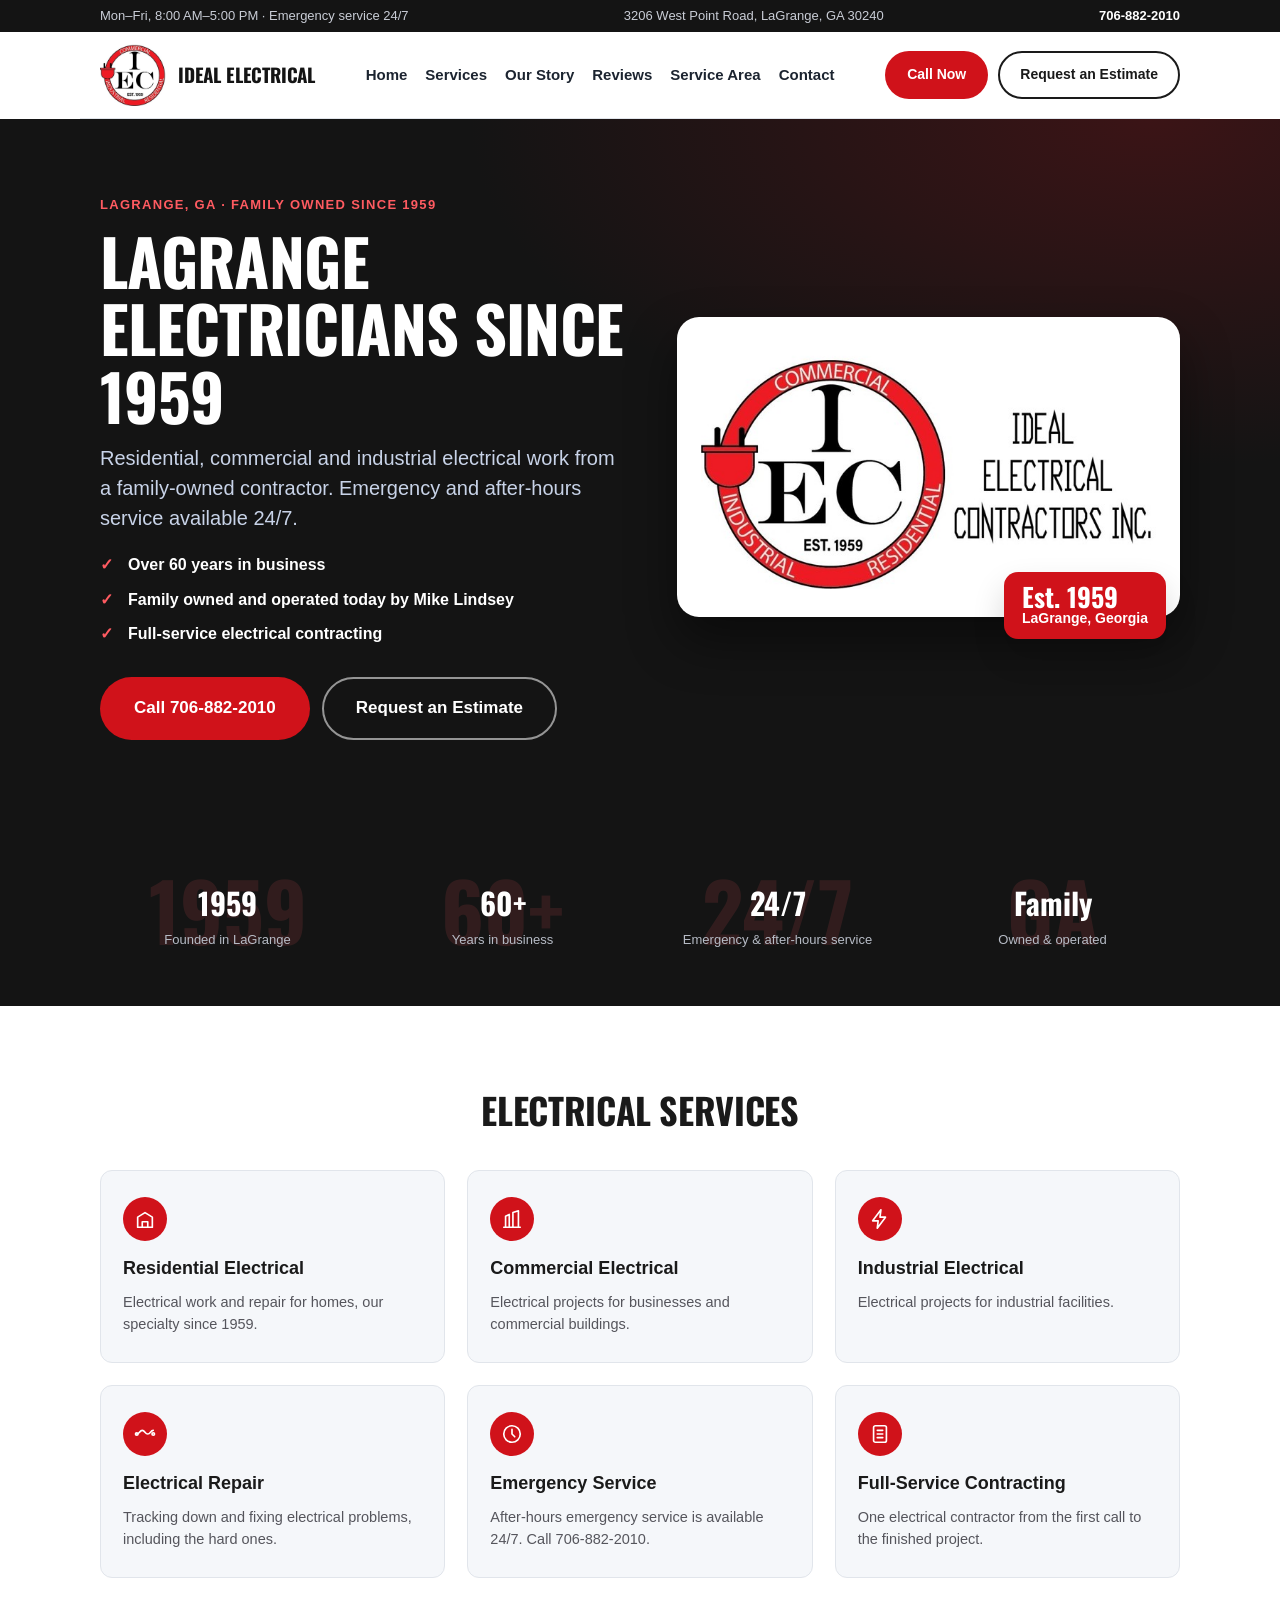
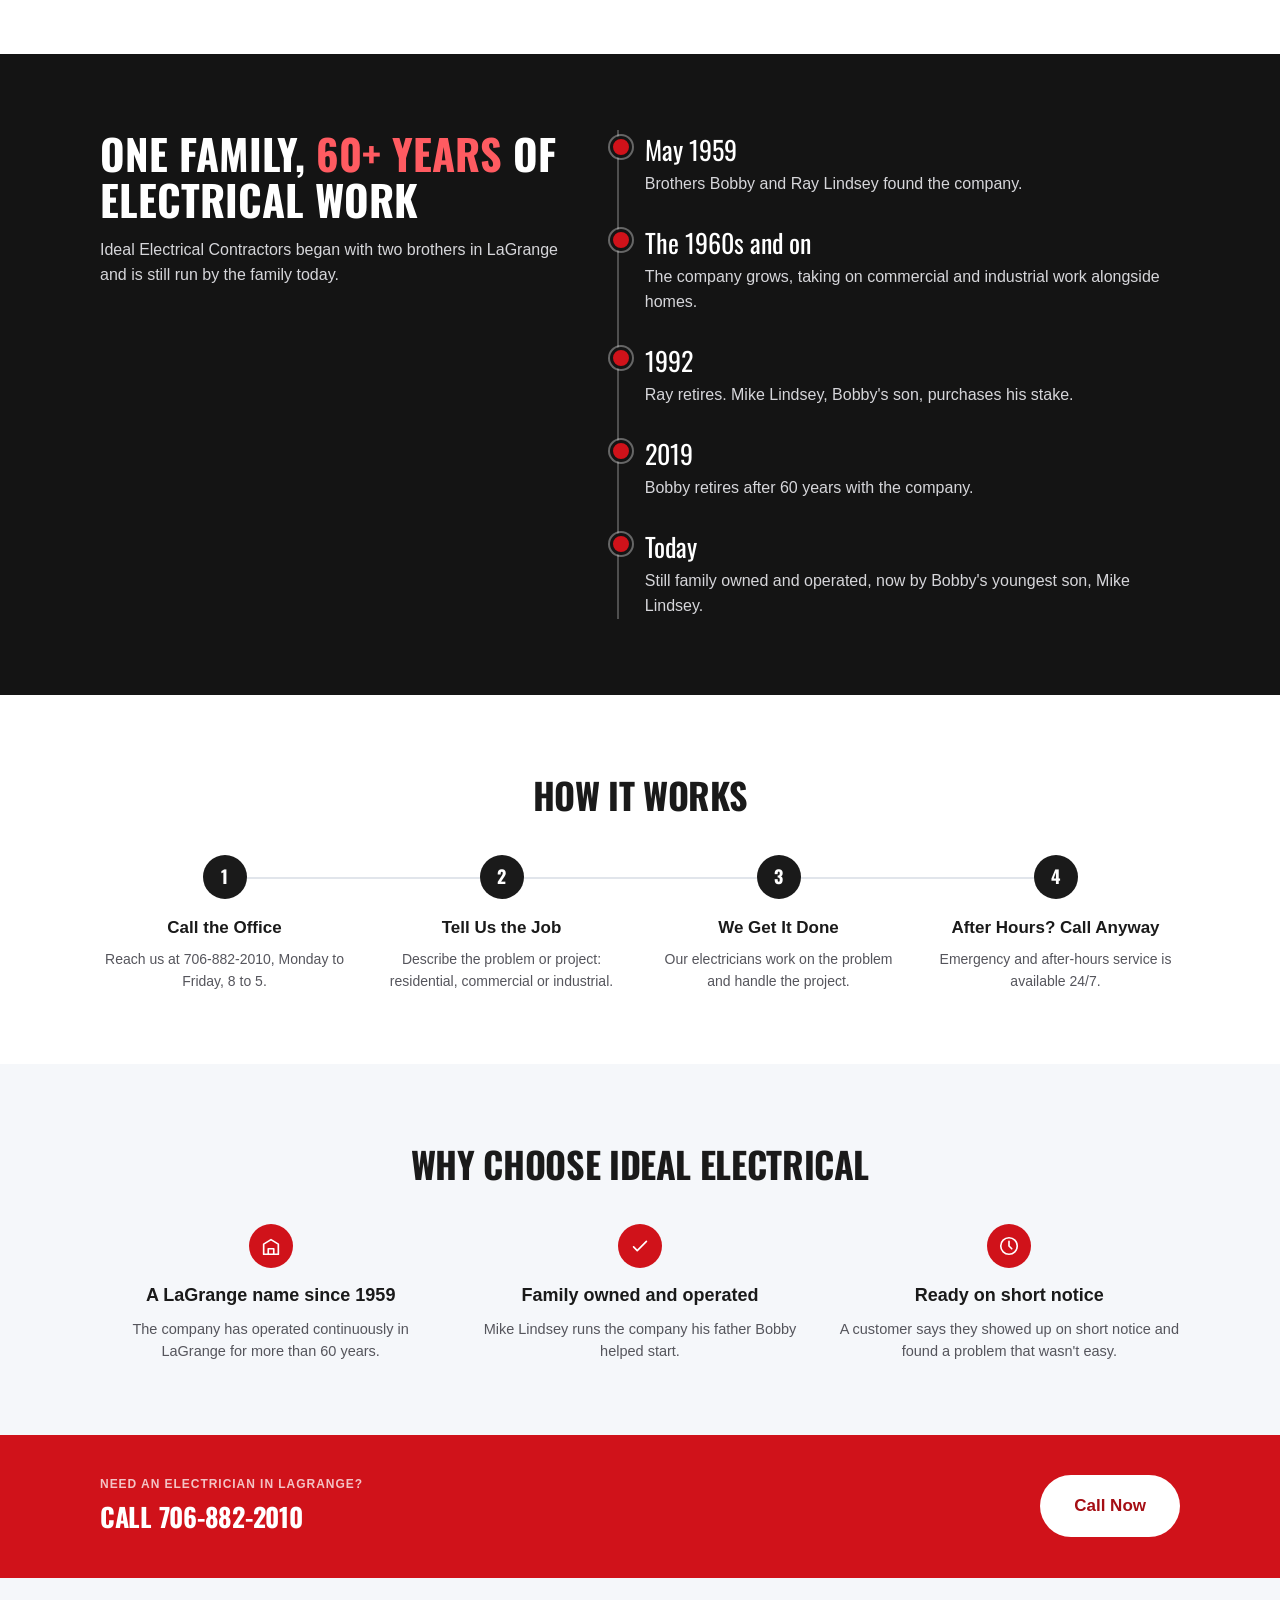
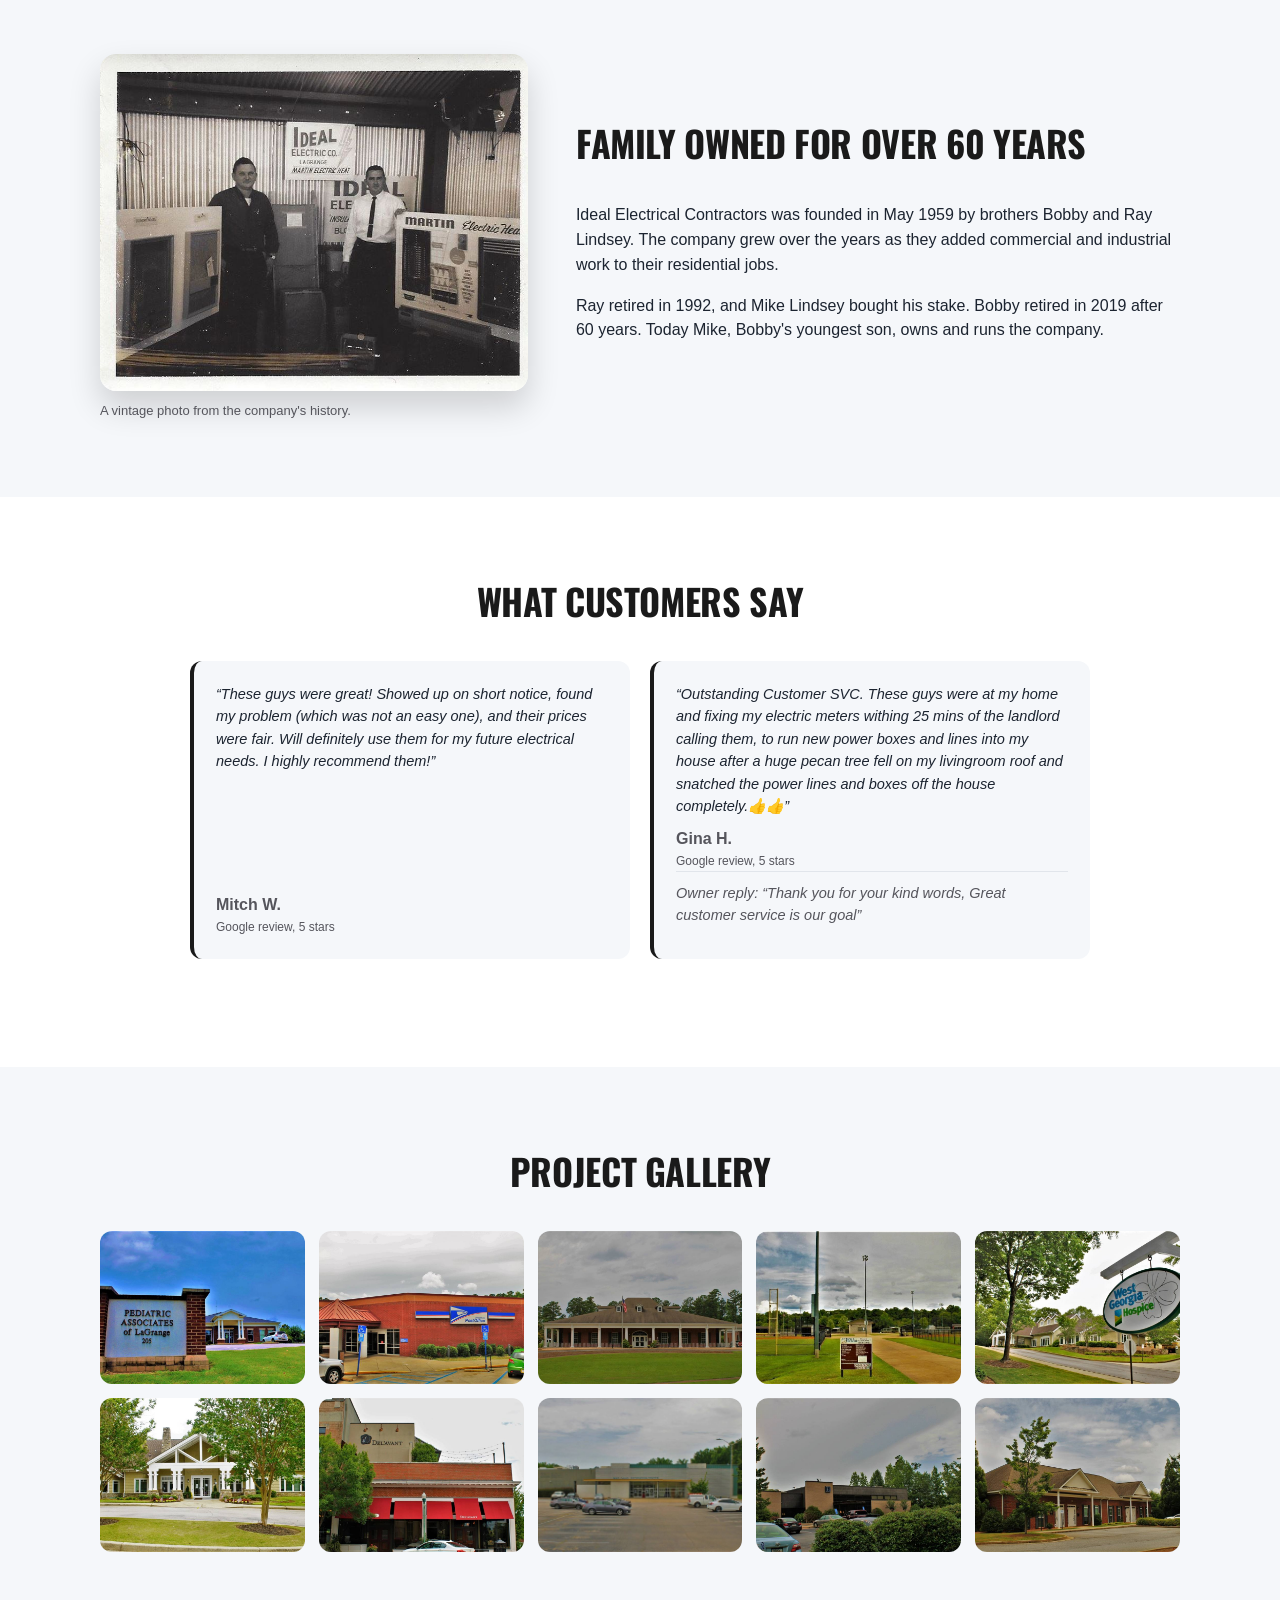
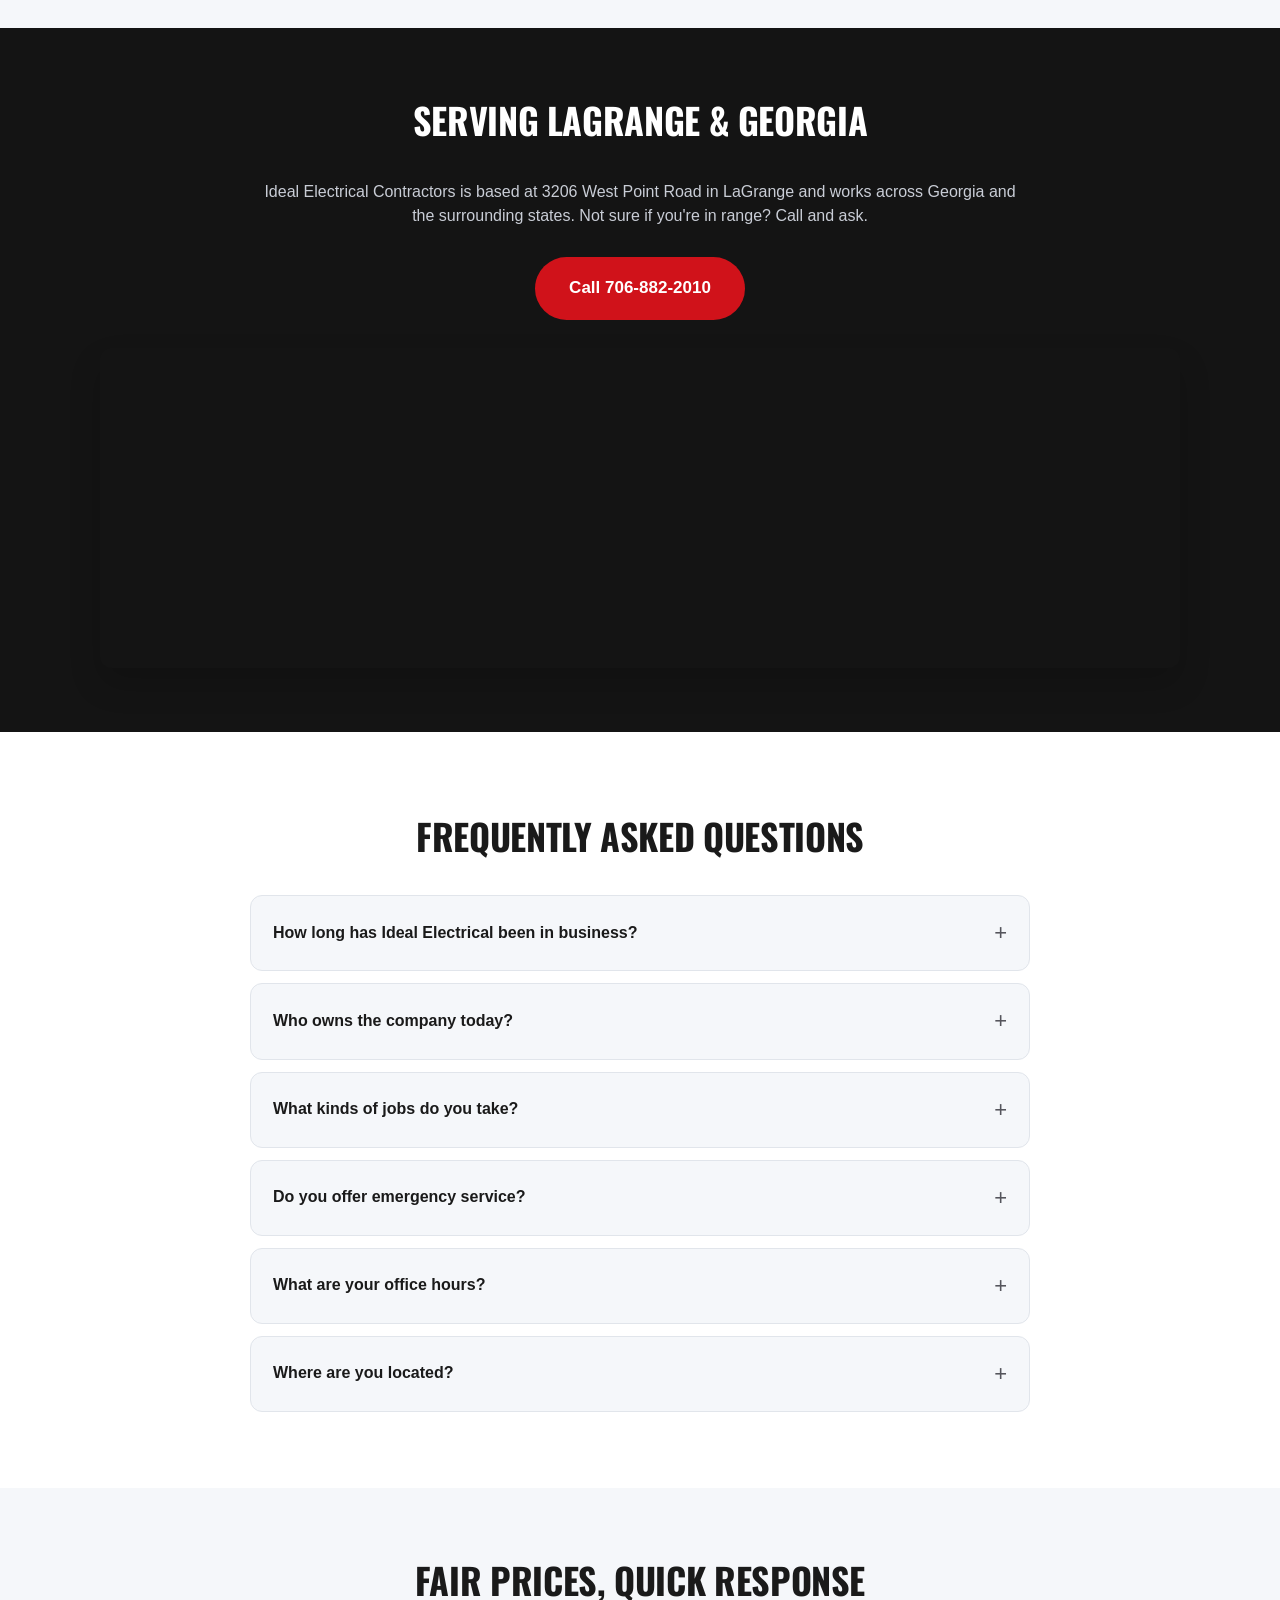
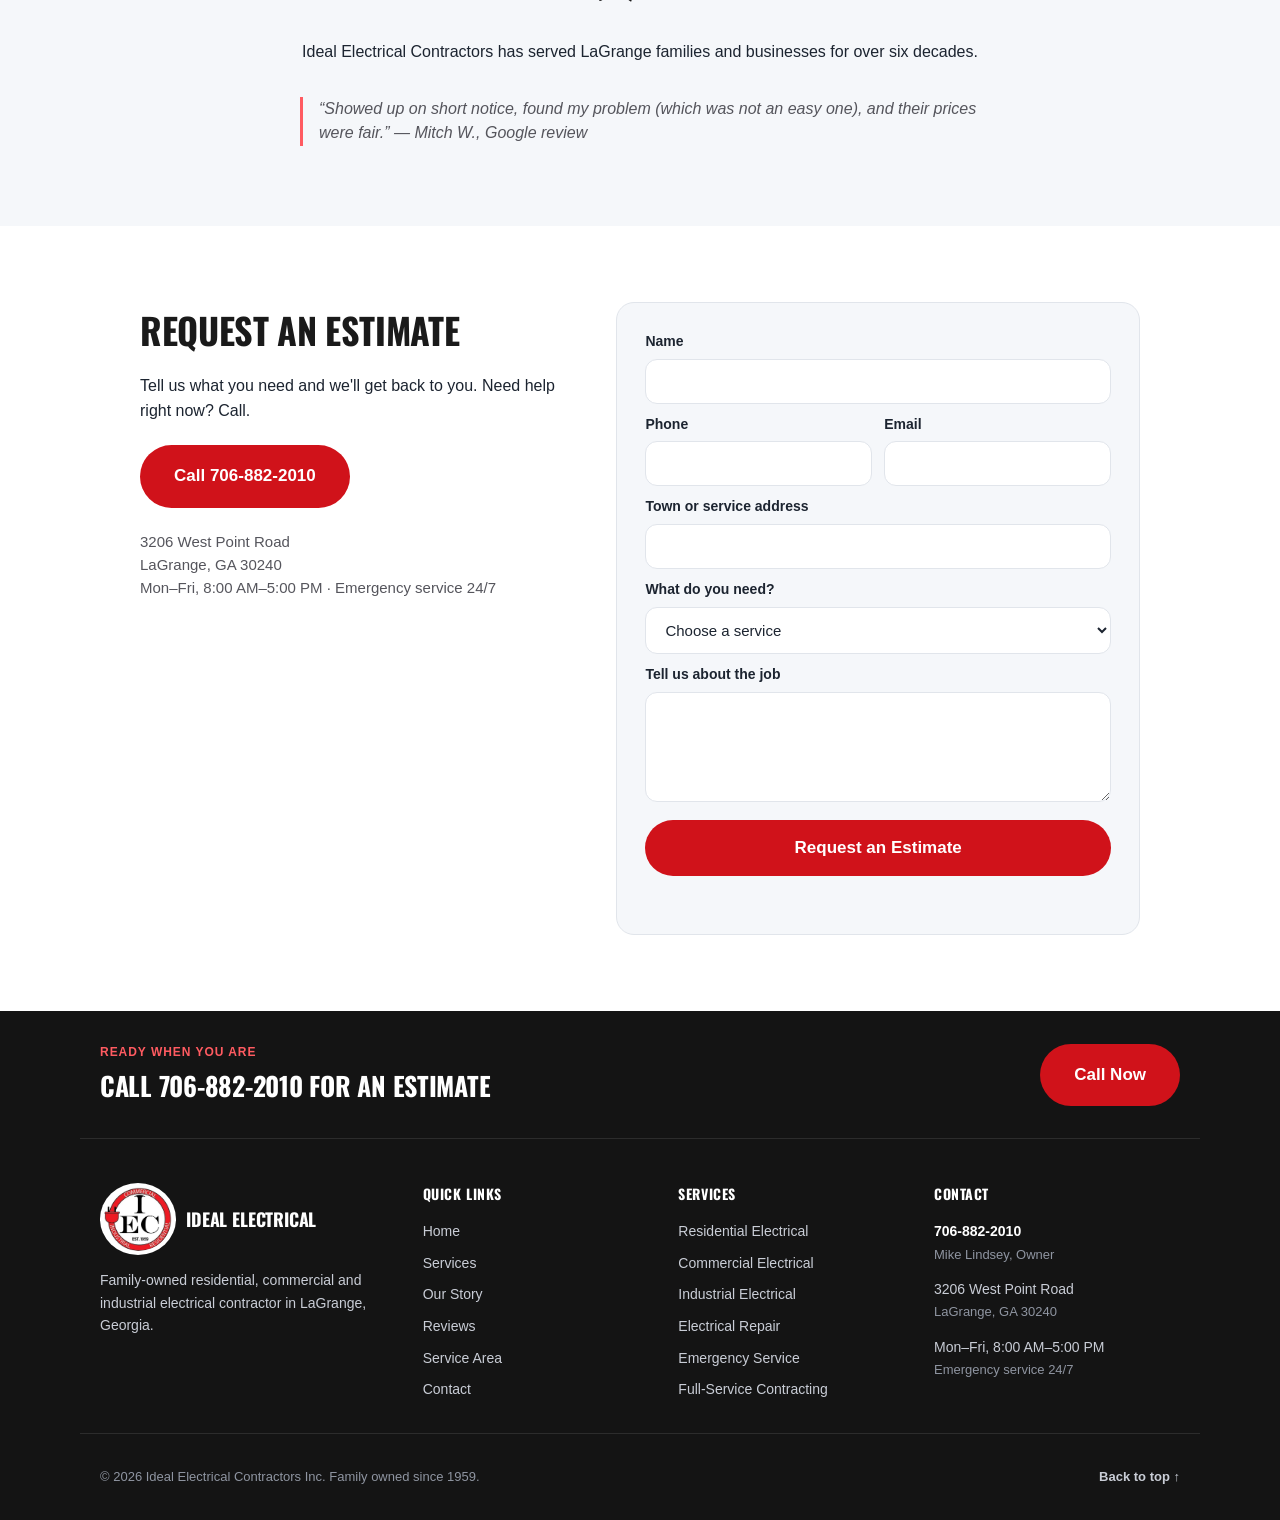
==== index.src.html @ 40a1b2cd "Free homepage rebuild for Ideal Electrical Contractors (LaGrange, GA) Co-Authored-By: Claude Sonnet " ====
<!DOCTYPE html>
<html lang="en">
<head>
<meta charset="UTF-8">
<meta name="viewport" content="width=device-width, initial-scale=1.0">
<title>LaGrange GA Electrician Since 1959 | Ideal Electrical</title>
<meta name="description" content="Family-owned LaGrange, GA electrical contractor since 1959. Residential, commercial and industrial work, plus 24/7 emergency service. Call 706-882-2010.">
<meta name="robots" content="index, follow">
<meta name="theme-color" content="#141414">
<meta property="og:type" content="website">
<meta property="og:site_name" content="Ideal Electrical Contractors Inc.">
<meta property="og:title" content="LaGrange GA Electrician Since 1959 | Ideal Electrical">
<meta property="og:description" content="Family-owned residential, commercial and industrial electrical contractor in LaGrange, GA since 1959.">
<meta property="og:locale" content="en_US">
<meta name="twitter:card" content="summary_large_image">
<meta name="twitter:title" content="LaGrange GA Electrician Since 1959 | Ideal Electrical">
<meta name="twitter:description" content="Residential, commercial and industrial electrical work since 1959. Call 706-882-2010.">
<!-- TODO before launch: add <link rel="canonical">, og:url, and og:image / twitter:image once the live domain and a hosted preview image exist. -->
<link rel="icon" href="data:image/svg+xml,%3Csvg xmlns='http://www.w3.org/2000/svg' viewBox='0 0 24 24'%3E%3Crect width='24' height='24' rx='5' fill='%23141414'/%3E%3Cpath fill='%23d0121a' d='M13.5 3 6 13.5h5L10 21l8-11h-5.2z'/%3E%3C/svg%3E">
<link rel="preconnect" href="https://fonts.googleapis.com">
<link rel="preconnect" href="https://fonts.gstatic.com" crossorigin>
<link href="https://fonts.googleapis.com/css2?family=Oswald:wght@500;700&display=swap" rel="stylesheet">
<link rel="stylesheet" href="styles.css">
<script type="application/ld+json">
{
  "@context": "https://schema.org",
  "@type": "Electrician",
  "name": "Ideal Electrical Contractors Inc.",
  "telephone": "+1-706-882-2010",
  "foundingDate": "1959-05",
  "address": { "@type": "PostalAddress", "streetAddress": "3206 West Point Road", "addressLocality": "LaGrange", "addressRegion": "GA", "postalCode": "30240", "addressCountry": "US" },
  "openingHoursSpecification": [{ "@type": "OpeningHoursSpecification", "dayOfWeek": ["Monday","Tuesday","Wednesday","Thursday","Friday"], "opens": "08:00", "closes": "17:00" }],
  "areaServed": ["LaGrange, GA", "Georgia"],
  "founder": [{ "@type": "Person", "name": "Bobby Lindsey" }, { "@type": "Person", "name": "Ray Lindsey" }],
  "review": [
    { "@type": "Review", "author": { "@type": "Person", "name": "Mitch L. Williams" }, "reviewRating": { "@type": "Rating", "ratingValue": "5" }, "reviewBody": "These guys were great! Showed up on short notice, found my problem (which was not an easy one), and their prices were fair. Will definitely use them for my future electrical needs. I highly recommend them!" },
    { "@type": "Review", "author": { "@type": "Person", "name": "Gina Hewett" }, "reviewRating": { "@type": "Rating", "ratingValue": "5" }, "reviewBody": "Outstanding Customer SVC. These guys were at my home and fixing my electric meters withing 25 mins of the landlord calling them, to run new power boxes and lines into my house after a huge pecan tree fell on my livingroom roof and snatched the power lines and boxes off the house completely." }
  ]
}
</script>
</head>
<body>

<a class="skip-link" href="#main">Skip to main content</a>

<header class="site-header" id="site-header">
  <div class="topbar">
    <div class="wrap topbar-inner">
      <span class="topbar-item">Mon&ndash;Fri, 8:00 AM&ndash;5:00 PM &middot; Emergency service 24/7</span>
      <span class="topbar-item">3206 West Point Road, LaGrange, GA 30240</span>
      <a class="topbar-item topbar-phone" href="tel:+17068822010">706-882-2010</a>
    </div>
  </div>
  <div class="wrap main-nav">
    <a class="logo" href="#main" aria-label="Ideal Electrical Contractors Inc., home">
      <img src="assets/emblem.jpg" width="360" height="338" alt="">
      <span class="logo-text">Ideal Electrical<small>Contractors Inc. &middot; Est. 1959</small></span>
    </a>
    <nav aria-label="Primary">
      <ul class="nav-links">
        <li><a href="#main">Home</a></li>
        <li><a href="#services">Services</a></li>
        <li><a href="#story">Our Story</a></li>
        <li><a href="#reviews">Reviews</a></li>
        <li><a href="#service-area">Service Area</a></li>
        <li><a href="#contact">Contact</a></li>
      </ul>
    </nav>
    <div class="nav-ctas">
      <a class="btn btn-primary" href="tel:+17068822010">Call Now</a>
      <a class="btn btn-outline" href="#contact">Request an Estimate</a>
    </div>
    <button type="button" class="menu-toggle" id="menu-toggle" aria-expanded="false" aria-controls="mobile-menu" aria-label="Open menu">
      <span></span><span></span><span></span>
    </button>
    <div class="mobile-menu" id="mobile-menu">
      <ul class="mobile-menu-links">
        <li><a href="#main">Home</a></li>
        <li><a href="#services">Services</a></li>
        <li><a href="#story">Our Story</a></li>
        <li><a href="#reviews">Reviews</a></li>
        <li><a href="#service-area">Service Area</a></li>
        <li><a href="#contact">Contact</a></li>
      </ul>
      <div class="mobile-menu-ctas">
        <a class="btn btn-primary" href="tel:+17068822010">Call Now</a>
        <a class="btn btn-outline" href="#contact">Request an Estimate</a>
      </div>
    </div>
  </div>
</header>

<main id="main">

  <section class="hero">
    <div class="wrap hero-inner">
      <div class="hero-copy">
        <p class="eyebrow">LaGrange, GA &middot; Family owned since 1959</p>
        <h1>LaGrange Electricians Since 1959 <span class="h1-sub">Residential, commercial and industrial electrical work from a family-owned contractor. Emergency and after-hours service available 24/7.</span></h1>
        <ul class="trust-bullets">
          <li>Over 60 years in business</li>
          <li>Family owned and operated today by Mike Lindsey</li>
          <li>Full-service electrical contracting</li>
        </ul>
        <div class="hero-ctas">
          <a class="btn btn-accent btn-lg" href="tel:+17068822010">Call 706-882-2010</a>
          <a class="btn btn-outline btn-lg" href="#contact">Request an Estimate</a>
        </div>
      </div>
      <div class="hero-media">
        <div class="hero-card">
          <img src="assets/logo-full.jpg" width="640" height="343" fetchpriority="high" alt="Ideal Electrical Contractors Inc. logo: a plug and red ring reading Commercial, Industrial, Residential, with IEC and Est. 1959">
        </div>
        <div class="hero-badge"><span>Est. 1959</span>LaGrange, Georgia</div>
      </div>
    </div>
  </section>

  <section class="stats-bar" aria-label="Trust indicators">
    <div class="wrap stats-grid">
      <div class="stat reveal" data-ghost="1959">
        <span class="stat-value">1959</span>
        <span class="stat-label">Founded in LaGrange</span>
      </div>
      <div class="stat reveal" data-ghost="60+">
        <span class="stat-value">60+</span>
        <span class="stat-label">Years in business</span>
      </div>
      <div class="stat reveal" data-ghost="24/7">
        <span class="stat-value">24/7</span>
        <span class="stat-label">Emergency &amp; after-hours service</span>
      </div>
      <div class="stat reveal" data-ghost="GA">
        <span class="stat-value">Family</span>
        <span class="stat-label">Owned &amp; operated</span>
      </div>
    </div>
  </section>

  <section id="services" class="services">
    <div class="wrap">
      <h2 class="reveal">Electrical Services</h2>
      <div class="services-grid">
        <div class="service-card reveal">
          <span class="service-icon" aria-hidden="true"><svg viewBox="0 0 24 24" stroke-width="1.8"><path d="M4 21V10l8-5 8 5v11" stroke-linecap="round" stroke-linejoin="round"/><path d="M9 21v-6h6v6M4 21h16" stroke-linecap="round" stroke-linejoin="round"/></svg></span>
          <h3>Residential Electrical</h3>
          <p>Electrical work and repair for homes, our specialty since 1959.</p>
        </div>
        <div class="service-card reveal">
          <span class="service-icon" aria-hidden="true"><svg viewBox="0 0 24 24" stroke-width="1.8"><path d="M3 21h18M5 21V9l4-2v14M13 21V5l6-2v18M9 12h.01M9 16h.01" stroke-linecap="round" stroke-linejoin="round"/></svg></span>
          <h3>Commercial Electrical</h3>
          <p>Electrical projects for businesses and commercial buildings.</p>
        </div>
        <div class="service-card reveal">
          <span class="service-icon" aria-hidden="true"><svg viewBox="0 0 24 24" stroke-width="1.8"><path d="M13 2 4 14h6l-1 8 9-12h-6l1-8z" stroke-linecap="round" stroke-linejoin="round"/></svg></span>
          <h3>Industrial Electrical</h3>
          <p>Electrical projects for industrial facilities.</p>
        </div>
        <div class="service-card reveal">
          <span class="service-icon" aria-hidden="true"><svg viewBox="0 0 24 24" stroke-width="1.8"><path d="M3 12c3 0 3-4 6-4s3 4 6 4 3-4 6-4" stroke-linecap="round" stroke-linejoin="round"/><circle cx="3" cy="12" r="1.4"/><circle cx="21" cy="12" r="1.4"/></svg></span>
          <h3>Electrical Repair</h3>
          <p>Tracking down and fixing electrical problems, including the hard ones.</p>
        </div>
        <div class="service-card reveal">
          <span class="service-icon" aria-hidden="true"><svg viewBox="0 0 24 24" stroke-width="1.8"><circle cx="12" cy="12" r="9"/><path d="M12 7v5l3 3" stroke-linecap="round" stroke-linejoin="round"/></svg></span>
          <h3>Emergency Service</h3>
          <p>After-hours emergency service is available 24/7. Call 706-882-2010.</p>
        </div>
        <div class="service-card reveal">
          <span class="service-icon" aria-hidden="true"><svg viewBox="0 0 24 24" stroke-width="1.8"><rect x="5" y="3" width="14" height="18" rx="2"/><path d="M9 8h6M9 12h6M9 16h6" stroke-linecap="round"/></svg></span>
          <h3>Full-Service Contracting</h3>
          <p>One electrical contractor from the first call to the finished project.</p>
        </div>
      </div>
    </div>
  </section>

  <section id="story" class="story">
    <div class="wrap story-inner">
      <div class="reveal">
        <h2>One family, <em>60+ years</em> of electrical work</h2>
        <p class="lead">Ideal Electrical Contractors began with two brothers in LaGrange and is still run by the family today.</p>
      </div>
      <ol class="timeline">
        <li class="reveal"><span class="yr">May 1959</span><p>Brothers Bobby and Ray Lindsey found the company.</p></li>
        <li class="reveal"><span class="yr">The 1960s and on</span><p>The company grows, taking on commercial and industrial work alongside homes.</p></li>
        <li class="reveal"><span class="yr">1992</span><p>Ray retires. Mike Lindsey, Bobby's son, purchases his stake.</p></li>
        <li class="reveal"><span class="yr">2019</span><p>Bobby retires after 60 years with the company.</p></li>
        <li class="reveal"><span class="yr">Today</span><p>Still family owned and operated, now by Bobby's youngest son, Mike Lindsey.</p></li>
      </ol>
    </div>
  </section>

  <section class="process">
    <div class="wrap">
      <h2 class="reveal">How It Works</h2>
      <div class="process-grid">
        <div class="process-step reveal">
          <span class="process-num">1</span>
          <h3>Call the Office</h3>
          <p>Reach us at 706-882-2010, Monday to Friday, 8 to 5.</p>
        </div>
        <div class="process-step reveal">
          <span class="process-num">2</span>
          <h3>Tell Us the Job</h3>
          <p>Describe the problem or project: residential, commercial or industrial.</p>
        </div>
        <div class="process-step reveal">
          <span class="process-num">3</span>
          <h3>We Get It Done</h3>
          <p>Our electricians work on the problem and handle the project.</p>
        </div>
        <div class="process-step reveal">
          <span class="process-num">4</span>
          <h3>After Hours? Call Anyway</h3>
          <p>Emergency and after-hours service is available 24/7.</p>
        </div>
      </div>
    </div>
  </section>

  <section class="why-us">
    <div class="wrap">
      <h2 class="reveal">Why Choose Ideal Electrical</h2>
      <div class="why-us-grid">
        <div class="why-us-item reveal">
          <span class="service-icon" aria-hidden="true"><svg viewBox="0 0 24 24" stroke-width="1.8"><path d="M4 21V10l8-5 8 5v11" stroke-linecap="round" stroke-linejoin="round"/><path d="M9 21v-6h6v6M4 21h16" stroke-linecap="round" stroke-linejoin="round"/></svg></span>
          <h3>A LaGrange name since 1959</h3>
          <p>The company has operated continuously in LaGrange for more than 60 years.</p>
        </div>
        <div class="why-us-item reveal">
          <span class="service-icon" aria-hidden="true"><svg viewBox="0 0 24 24" stroke-width="1.8"><path d="m5 13 4 4L19 7" stroke-linecap="round" stroke-linejoin="round"/></svg></span>
          <h3>Family owned and operated</h3>
          <p>Mike Lindsey runs the company his father Bobby helped start.</p>
        </div>
        <div class="why-us-item reveal">
          <span class="service-icon" aria-hidden="true"><svg viewBox="0 0 24 24" stroke-width="1.8"><circle cx="12" cy="12" r="9"/><path d="M12 7v5l3 3" stroke-linecap="round" stroke-linejoin="round"/></svg></span>
          <h3>Ready on short notice</h3>
          <p>A customer says they showed up on short notice and found a problem that wasn't easy.</p>
        </div>
      </div>
    </div>
  </section>

  <section class="cta-banner">
    <div class="wrap cta-banner-inner">
      <div>
        <p class="cta-banner-eyebrow">Need an electrician in LaGrange?</p>
        <h3>Call 706-882-2010</h3>
      </div>
      <a class="btn btn-primary btn-lg" href="tel:+17068822010">Call Now</a>
    </div>
  </section>

  <section id="about" class="about">
    <div class="wrap about-inner">
      <figure class="vintage reveal" style="margin:0">
        <img src="assets/vintage.jpg" width="800" height="630" alt="Vintage black-and-white photo of two men standing beside Ideal Electric Co. display boards" loading="lazy">
        <figcaption>A vintage photo from the company's history.</figcaption>
      </figure>
      <div class="about-copy reveal">
        <h2>Family owned for over 60 years</h2>
        <p>Ideal Electrical Contractors was founded in May 1959 by brothers Bobby and Ray Lindsey. The company grew over the years as they added commercial and industrial work to their residential jobs.</p>
        <p>Ray retired in 1992, and Mike Lindsey bought his stake. Bobby retired in 2019 after 60 years. Today Mike, Bobby's youngest son, owns and runs the company.</p>
      </div>
    </div>
  </section>

  <section id="reviews" class="testimonials">
    <div class="wrap">
      <h2 class="reveal">What Customers Say</h2>
      <div class="testimonial-grid two">
        <blockquote class="testimonial reveal">
          <p>&ldquo;These guys were great! Showed up on short notice, found my problem (which was not an easy one), and their prices were fair. Will definitely use them for my future electrical needs. I highly recommend them!&rdquo;</p>
          <cite>Mitch W. <span>Google review, 5 stars</span></cite>
        </blockquote>
        <blockquote class="testimonial reveal">
          <p>&ldquo;Outstanding Customer SVC. These guys were at my home and fixing my electric meters withing 25 mins of the landlord calling them, to run new power boxes and lines into my house after a huge pecan tree fell on my livingroom roof and snatched the power lines and boxes off the house completely.&#128077;&#128077;&rdquo;</p>
          <cite>Gina H. <span>Google review, 5 stars</span></cite>
          <p class="owner-reply">Owner reply: &ldquo;Thank you for your kind words, Great customer service is our goal&rdquo;</p>
        </blockquote>
      </div>
    </div>
  </section>

  <section id="work" class="gallery">
    <div class="wrap">
      <h2 class="reveal">Project Gallery</h2>
      <div class="gallery-grid g5" id="gallery">
        <!-- Photos from the project gallery on the business's own website (idealelectricweb.com). -->
        <button type="button" class="gallery-btn reveal" aria-label="Enlarge photo: Sign for Pediatric Associates of LaGrange in front of a brick medical office"><img src="assets/gal-pediatric.jpg" width="900" height="600" alt="Sign for Pediatric Associates of LaGrange in front of a brick medical office" loading="lazy"></button>
        <button type="button" class="gallery-btn reveal" aria-label="Enlarge photo: United States Post Office building with a red brick front and red metal roof"><img src="assets/gal-post-office.jpg" width="900" height="600" alt="United States Post Office building with a red brick front and red metal roof" loading="lazy"></button>
        <button type="button" class="gallery-btn reveal" aria-label="Enlarge photo: Single-story senior center with a wide covered porch and lawn"><img src="assets/gal-senior-center.jpg" width="900" height="600" alt="Single-story senior center with a wide covered porch and lawn" loading="lazy"></button>
        <button type="button" class="gallery-btn reveal" aria-label="Enlarge photo: Baseball field with light poles and a dirt walking path"><img src="assets/gal-ballfield.jpg" width="900" height="600" alt="Baseball field with light poles and a dirt walking path" loading="lazy"></button>
        <button type="button" class="gallery-btn reveal" aria-label="Enlarge photo: West Georgia Hospice sign hanging in front of a tree-lined drive and building"><img src="assets/gal-hospice-sign.jpg" width="900" height="600" alt="West Georgia Hospice sign hanging in front of a tree-lined drive and building" loading="lazy"></button>
        <button type="button" class="gallery-btn reveal" aria-label="Enlarge photo: Front entrance of a West Georgia Hospice building with white columns"><img src="assets/gal-hospice.jpg" width="900" height="600" alt="Front entrance of a West Georgia Hospice building with white columns" loading="lazy"></button>
        <button type="button" class="gallery-btn reveal" aria-label="Enlarge photo: Del'avant restaurant building with red awnings on a downtown street"><img src="assets/gal-deavant.jpg" width="900" height="600" alt="Del'avant restaurant building with red awnings on a downtown street" loading="lazy"></button>
        <button type="button" class="gallery-btn reveal" aria-label="Enlarge photo: Recreation center building behind a large parking lot"><img src="assets/gal-rec-center.jpg" width="900" height="600" alt="Recreation center building behind a large parking lot" loading="lazy"></button>
        <button type="button" class="gallery-btn reveal" aria-label="Enlarge photo: Modern brick clinic building surrounded by trees and shrubs"><img src="assets/gal-clinic.jpg" width="900" height="600" alt="Modern brick clinic building surrounded by trees and shrubs" loading="lazy"></button>
        <button type="button" class="gallery-btn reveal" aria-label="Enlarge photo: Brick multi-tenant office building with a covered entrance"><img src="assets/gal-multi-tenant.jpg" width="900" height="600" alt="Brick multi-tenant office building with a covered entrance" loading="lazy"></button>
      </div>
    </div>
  </section>

  <section id="service-area" class="service-area">
    <div class="wrap">
      <h2 class="reveal">Serving LaGrange &amp; Georgia</h2>
      <p class="service-area-list">Ideal Electrical Contractors is based at 3206 West Point Road in LaGrange and works across Georgia and the surrounding states. Not sure if you're in range? Call and ask.</p>
      <a class="btn btn-accent btn-lg" href="tel:+17068822010">Call 706-882-2010</a>
      <div class="map-embed">
        <iframe src="https://maps.google.com/maps?q=3206%20West%20Point%20Road%2C%20LaGrange%2C%20GA%2030240&amp;output=embed" loading="lazy" title="Ideal Electrical Contractors map location"></iframe>
      </div>
    </div>
  </section>

  <section class="faq">
    <div class="wrap">
      <h2 class="reveal">Frequently Asked Questions</h2>
      <div class="faq-list">
        <details class="faq-item reveal">
          <summary>How long has Ideal Electrical been in business?</summary>
          <p>Since May 1959. Brothers Bobby and Ray Lindsey founded the company in LaGrange, and it has operated continuously since.</p>
        </details>
        <details class="faq-item reveal">
          <summary>Who owns the company today?</summary>
          <p>Mike Lindsey, Bobby's youngest son. The company is still family owned and operated.</p>
        </details>
        <details class="faq-item reveal">
          <summary>What kinds of jobs do you take?</summary>
          <p>Homes first, plus commercial and industrial electrical projects. We're a full-service electrical contractor.</p>
        </details>
        <details class="faq-item reveal">
          <summary>Do you offer emergency service?</summary>
          <p>Yes. Emergency and after-hours service is available 24/7. Call 706-882-2010.</p>
        </details>
        <details class="faq-item reveal">
          <summary>What are your office hours?</summary>
          <p>Monday to Friday, 8:00 AM to 5:00 PM. The office is closed on weekends, though emergency service is still available.</p>
        </details>
        <details class="faq-item reveal">
          <summary>Where are you located?</summary>
          <p>3206 West Point Road, LaGrange, Georgia 30240.</p>
        </details>
      </div>
    </div>
  </section>

  <section class="guarantee">
    <div class="wrap guarantee-inner">
      <h2 class="reveal">Fair prices, quick response</h2>
      <p>Ideal Electrical Contractors has served LaGrange families and businesses for over six decades.</p>
      <blockquote>&ldquo;Showed up on short notice, found my problem (which was not an easy one), and their prices were fair.&rdquo; &mdash; Mitch W., Google review</blockquote>
    </div>
  </section>

  <section id="contact" class="contact">
    <div class="wrap contact-wrap">
      <div class="contact-info reveal">
        <h2>Request an Estimate</h2>
        <p>Tell us what you need and we'll get back to you. Need help right now? Call.</p>
        <div class="contact-actions">
          <a class="btn btn-primary btn-lg" href="tel:+17068822010">Call 706-882-2010</a>
        </div>
        <p class="contact-lines">3206 West Point Road<br>LaGrange, GA 30240<br>Mon&ndash;Fri, 8:00 AM&ndash;5:00 PM &middot; Emergency service 24/7</p>
      </div>
      <!-- TODO before launch: set TO_EMAIL in the script below to the business's real intake email (none was published),
           or point the form at a form service. Until then it shows a "call us" note instead of sending. -->
      <form class="contact-form reveal" id="estimate-form" aria-label="Request an estimate" novalidate>
        <label for="f-name">Name</label>
        <input id="f-name" type="text" name="name" autocomplete="name" required>
        <div class="form-row">
          <div>
            <label for="f-phone">Phone</label>
            <input id="f-phone" type="tel" name="phone" autocomplete="tel" required>
          </div>
          <div>
            <label for="f-email">Email</label>
            <input id="f-email" type="email" name="email" autocomplete="email" required>
          </div>
        </div>
        <label for="f-address">Town or service address</label>
        <input id="f-address" type="text" name="address" autocomplete="street-address">
        <label for="f-service">What do you need?</label>
        <select id="f-service" name="service">
          <option value="">Choose a service</option>
          <option>Residential electrical</option>
          <option>Commercial electrical</option>
          <option>Industrial electrical</option>
          <option>Electrical repair</option>
          <option>Emergency (no power)</option>
          <option>Something else</option>
        </select>
        <label for="f-message">Tell us about the job</label>
        <textarea id="f-message" name="message"></textarea>
        <button type="submit" class="btn btn-primary btn-lg">Request an Estimate</button>
        <p class="form-note" id="form-note" role="status" aria-live="polite"></p>
      </form>
    </div>
  </section>

</main>

<footer class="site-footer">
  <div class="wrap footer-cta">
    <div>
      <p class="footer-cta-eyebrow">Ready when you are</p>
      <h3>Call 706-882-2010 for an estimate</h3>
    </div>
    <a class="btn btn-accent btn-lg" href="tel:+17068822010">Call Now</a>
  </div>

  <div class="wrap footer-grid">
    <div class="footer-col footer-brand">
      <div class="footer-logo">
        <img src="assets/emblem.jpg" width="360" height="338" alt="">
        <span class="logo-text">Ideal Electrical<small>Contractors Inc. &middot; Est. 1959</small></span>
      </div>
      <p>Family-owned residential, commercial and industrial electrical contractor in LaGrange, Georgia.</p>
    </div>

    <div class="footer-col">
      <h4>Quick Links</h4>
      <ul>
        <li><a href="#main">Home</a></li>
        <li><a href="#services">Services</a></li>
        <li><a href="#story">Our Story</a></li>
        <li><a href="#reviews">Reviews</a></li>
        <li><a href="#service-area">Service Area</a></li>
        <li><a href="#contact">Contact</a></li>
      </ul>
    </div>

    <div class="footer-col">
      <h4>Services</h4>
      <ul>
        <li><a href="#services">Residential Electrical</a></li>
        <li><a href="#services">Commercial Electrical</a></li>
        <li><a href="#services">Industrial Electrical</a></li>
        <li><a href="#services">Electrical Repair</a></li>
        <li><a href="#services">Emergency Service</a></li>
        <li><a href="#services">Full-Service Contracting</a></li>
      </ul>
    </div>

    <div class="footer-col">
      <h4>Contact</h4>
      <p class="contact-line">
        <a href="tel:+17068822010">706-882-2010</a>
        <span class="muted">Mike Lindsey, Owner</span>
      </p>
      <p class="contact-line">
        3206 West Point Road
        <span class="muted">LaGrange, GA 30240</span>
      </p>
      <p class="contact-line">
        Mon&ndash;Fri, 8:00 AM&ndash;5:00 PM
        <span class="muted">Emergency service 24/7</span>
      </p>
    </div>
  </div>

  <div class="wrap footer-bottom">
    <p>&copy; <span id="footer-year"></span> Ideal Electrical Contractors Inc. Family owned since 1959.</p>
    <a class="back-to-top" href="#main">Back to top &uarr;</a>
  </div>
</footer>

<a class="sticky-cta" href="tel:+17068822010" aria-label="Call Ideal Electrical Contractors now">Call Now</a>

<div class="lightbox" id="lightbox" role="dialog" aria-modal="true" aria-label="Photo viewer" hidden>
  <button type="button" class="lb-btn lb-close" id="lb-close" aria-label="Close photo viewer">&times;</button>
  <button type="button" class="lb-btn lb-prev" id="lb-prev" aria-label="Previous photo">&lsaquo;</button>
  <figure>
    <img id="lb-img" src="" alt="">
    <figcaption id="lb-cap"></figcaption>
    <div class="lightbox-count" id="lb-count"></div>
  </figure>
  <button type="button" class="lb-btn lb-next" id="lb-next" aria-label="Next photo">&rsaquo;</button>
</div>

<script>
(function () {
  var yearEl = document.getElementById('footer-year');
  if (yearEl) { yearEl.textContent = new Date().getFullYear(); }

  var menuToggle = document.getElementById('menu-toggle');
  var mobileMenu = document.getElementById('mobile-menu');
  var setMenu = function (open) {
    mobileMenu.classList.toggle('is-open', open);
    menuToggle.setAttribute('aria-expanded', open ? 'true' : 'false');
    menuToggle.setAttribute('aria-label', open ? 'Close menu' : 'Open menu');
  };
  menuToggle.addEventListener('click', function () { setMenu(!mobileMenu.classList.contains('is-open')); });
  mobileMenu.addEventListener('click', function (e) { if (e.target.tagName === 'A') { setMenu(false); } });
  window.addEventListener('resize', function () { if (window.innerWidth > 860) { setMenu(false); } });

  var header = document.getElementById('site-header');
  var onScroll = function () { header.classList.toggle('is-scrolled', window.scrollY > 12); };
  window.addEventListener('scroll', onScroll, { passive: true });
  onScroll();

  var reduceMotion = window.matchMedia('(prefers-reduced-motion: reduce)').matches;
  var revealEls = document.querySelectorAll('.reveal');
  if (reduceMotion || !('IntersectionObserver' in window)) {
    revealEls.forEach(function (el) { el.classList.add('is-visible'); });
  } else {
    var io = new IntersectionObserver(function (entries) {
      entries.forEach(function (entry) {
        if (entry.isIntersecting) { entry.target.classList.add('is-visible'); io.unobserve(entry.target); }
      });
    }, { threshold: 0.15 });
    revealEls.forEach(function (el) { io.observe(el); });
  }

  // Estimate form. TO_EMAIL is empty because no intake email was published for the business.
  var TO_EMAIL = '';
  var form = document.getElementById('estimate-form');
  var note = document.getElementById('form-note');
  form.addEventListener('submit', function (e) {
    e.preventDefault();
    var f = form.elements;
    var missing = ['name', 'phone', 'email'].filter(function (k) { return !f[k].value.trim(); });
    if (missing.length || !f.email.checkValidity()) {
      note.textContent = 'Please add your name, phone number and a valid email so we can reach you.';
      (missing.length ? f[missing[0]] : f.email).focus();
      return;
    }
    if (!TO_EMAIL) {
      note.textContent = 'This form is not connected yet. Please call 706-882-2010.';
      return;
    }
    var lines = [
      'Name: ' + f.name.value.trim(),
      'Phone: ' + f.phone.value.trim(),
      'Email: ' + f.email.value.trim(),
      'Town or address: ' + f.address.value.trim(),
      'Service: ' + f.service.value,
      '',
      f.message.value.trim()
    ];
    var url = 'mailto:' + TO_EMAIL + '?subject=' + encodeURIComponent('Estimate Request from ' + f.name.value.trim()) +
      '&body=' + encodeURIComponent(lines.join(String.fromCharCode(10)));
    note.textContent = 'Opening your email app. If nothing opens, call 706-882-2010.';
    window.location.href = url;
  });
  var thumbs = Array.prototype.slice.call(document.querySelectorAll('#gallery .gallery-btn'));
  var lb = document.getElementById('lightbox');
  var lbImg = document.getElementById('lb-img');
  var lbCap = document.getElementById('lb-cap');
  var lbCount = document.getElementById('lb-count');
  var btnClose = document.getElementById('lb-close');
  var btnPrev = document.getElementById('lb-prev');
  var btnNext = document.getElementById('lb-next');
  var idx = 0, opener = null;
  if (thumbs.length < 2) { btnPrev.style.display = 'none'; btnNext.style.display = 'none'; }
  var show = function (i) {
    idx = (i + thumbs.length) % thumbs.length;
    var img = thumbs[idx].querySelector('img');
    lbImg.src = img.src; lbImg.alt = img.alt; lbCap.textContent = img.alt;
    lbCount.textContent = (idx + 1) + ' / ' + thumbs.length;
  };
  var open = function (i, from) { opener = from; show(i); lb.hidden = false; lb.classList.add('is-open'); btnClose.focus(); };
  var close = function () { lb.classList.remove('is-open'); lb.hidden = true; if (opener) { opener.focus(); } };
  thumbs.forEach(function (t, i) { t.addEventListener('click', function () { open(i, t); }); });
  btnClose.addEventListener('click', close);
  btnPrev.addEventListener('click', function () { show(idx - 1); });
  btnNext.addEventListener('click', function () { show(idx + 1); });
  lb.addEventListener('click', function (e) { if (e.target === lb) { close(); } });
  document.addEventListener('keydown', function (e) {
    if (!lb.classList.contains('is-open')) { return; }
    if (e.key === 'Escape') { close(); }
    else if (e.key === 'ArrowLeft') { show(idx - 1); }
    else if (e.key === 'ArrowRight') { show(idx + 1); }
    else if (e.key === 'Tab') {
      var f = [btnClose, btnPrev, btnNext].filter(function (b) { return b.style.display !== 'none'; });
      var first = f[0], last = f[f.length - 1];
      if (e.shiftKey && document.activeElement === first) { e.preventDefault(); last.focus(); }
      else if (!e.shiftKey && document.activeElement === last) { e.preventDefault(); first.focus(); }
      else if (f.indexOf(document.activeElement) === -1) { e.preventDefault(); first.focus(); }
    }
  });
})();
</script>

</body>
</html>
---- styles.css ----
/* ============ Design tokens ============
   Swap these per-business. Pull the primary/accent from the business's real
   logo/brand if they have one — sample the actual pixel colors (PIL/Pillow)
   rather than eyeballing a hex value, it's consistently more accurate.
   Otherwise this navy/amber pairing reads as "trades/trust" without looking
   like a template. Keep it to ONE dominant accent color doing all the
   CTA/heading work; a second brand color (if any) should stay a sparing
   accent (underlines, stat ghost numerals) rather than a second competing
   button color. Dark sections use a near-black ink rather than a second
   brand color — see "Modern visual design patterns" in references/patterns.md. */
:root {
  --color-primary: #1a1a1a;      /* deep navy — the one accent */
  --color-primary-dark: #000000;
  --color-ink: #141414;          /* near-black — full-bleed section bands */
  --color-accent: #ff5b61;       /* amber — sparing use only (underlines, ghost numerals) */
  --color-accent-dark: #d0121a;
  --color-text: #1c2430;
  --color-text-muted: #55555c;
  --color-bg: #ffffff;
  --color-bg-alt: #f5f7fa;
  --color-border: #e1e5eb;
  --font-body: -apple-system, BlinkMacSystemFont, "Segoe UI", Roboto, Helvetica, Arial, sans-serif;
  --font-heading: "Oswald", var(--font-body);
  --radius: 12px;
  --radius-pill: 999px;
  --shadow: 0 2px 10px rgba(0,0,0,.08);
  --shadow-lift: 0 16px 32px rgba(0,0,0,.16);
}

* { box-sizing: border-box; }
html { scroll-behavior: smooth; }
body {
  margin: 0;
  font-family: var(--font-body);
  color: var(--color-text);
  background: var(--color-bg);
  line-height: 1.55;
}
img { max-width: 100%; display: block; }
a { color: inherit; }
.wrap { max-width: 1120px; margin: 0 auto; padding: 0 20px; }

.skip-link {
  position: absolute; left: -999px; top: 0; background: #fff; color: #000;
  padding: 10px 16px; z-index: 100;
}
.skip-link:focus { left: 10px; top: 10px; }

/* Scroll-reveal: opacity + slight rise, disabled outright for reduced-motion.
   Motion is decoration only — never applied to phone numbers or CTAs. */
.reveal { opacity: 0; transform: translateY(16px); transition: opacity .5s ease, transform .5s ease; }
.reveal.is-visible { opacity: 1; transform: translateY(0); }
@media (prefers-reduced-motion: reduce) {
  .reveal { opacity: 1; transform: none; transition: none; }
}

/* ============ Buttons ============ */
.btn {
  display: inline-block;
  padding: 13px 26px;
  border-radius: var(--radius-pill);
  font-weight: 600;
  text-decoration: none;
  border: 2px solid transparent;
  cursor: pointer;
  font-size: 15px;
  transition: background .15s ease, color .15s ease, border-color .15s ease, transform .15s ease;
}
.btn-primary { background: var(--color-primary); color: #fff; }
.btn-primary:hover { background: var(--color-primary-dark); }
.btn-outline { background: transparent; border-color: currentColor; }
.btn-outline:hover { background: rgba(0,0,0,.05); }
.btn-lg { padding: 16px 32px; font-size: 17px; }

/* ============ Header ============ */
.topbar {
  background: var(--color-ink);
  color: #c9cdd6;
  font-size: 13px;
}
.topbar-inner {
  display: flex; flex-wrap: wrap; gap: 8px 20px;
  justify-content: space-between; align-items: center;
  padding: 6px 20px;
}
.topbar-phone { color: #fff; font-weight: 700; text-decoration: none; }
/* The topbar is sticky-header chrome that eats a disproportionate chunk of a
   phone viewport on every scroll position. The phone number is already a
   persistent nav button and a persistent bottom bar on mobile, so the topbar
   (hours + address) is redundant below this width — drop it to give content
   the room back. */
@media (max-width: 640px) {
  .topbar { display: none; }
}

.main-nav {
  display: flex; align-items: center; justify-content: space-between;
  gap: 16px; padding: 12px 20px;
  background: rgba(255,255,255,.9);
  backdrop-filter: saturate(180%) blur(8px);
  border-bottom: 1px solid var(--color-border);
  transition: padding .2s ease, box-shadow .2s ease;
}
.site-header.is-scrolled .main-nav { padding: 6px 20px; box-shadow: var(--shadow); }
.logo { display: flex; align-items: center; gap: 10px; text-decoration: none; }
.logo-badge {
  width: 60px; height: 60px; border-radius: 50%; overflow: hidden;
  position: relative; flex-shrink: 0; background: #fff;
  box-shadow: inset 0 0 0 1px var(--color-border);
  transition: width .2s ease, height .2s ease;
}
.site-header.is-scrolled .logo-badge { width: 46px; height: 46px; }
.logo-badge img { width: 100%; height: 100%; object-fit: cover; }
.logo-text {
  font-family: var(--font-heading); font-size: 22px; font-weight: 700;
  color: var(--color-primary); letter-spacing: -0.01em; text-transform: uppercase;
}
.nav-links { list-style: none; display: flex; gap: 24px; margin: 0; padding: 0; }
.nav-links a { text-decoration: none; font-weight: 600; font-size: 15px; color: var(--color-text); }
.nav-links a:hover { color: var(--color-primary); }
.nav-ctas { display: flex; gap: 10px; }
.nav-ctas .btn-outline { border-color: var(--color-primary); color: var(--color-primary); }
.site-header { position: sticky; top: 0; z-index: 50; }

/* Hamburger toggle — hidden on desktop, shown under the mobile breakpoint */
.menu-toggle {
  display: none; flex-direction: column; justify-content: center; align-items: center;
  gap: 5px; width: 40px; height: 40px; padding: 8px; margin: 0;
  background: transparent; border: none; cursor: pointer; flex-shrink: 0;
}
.menu-toggle span {
  display: block; width: 100%; height: 2px; background: var(--color-primary);
  border-radius: 2px; transition: transform .2s ease, opacity .2s ease;
}
.menu-toggle[aria-expanded="true"] span:nth-child(1) { transform: translateY(7px) rotate(45deg); }
.menu-toggle[aria-expanded="true"] span:nth-child(2) { opacity: 0; }
.menu-toggle[aria-expanded="true"] span:nth-child(3) { transform: translateY(-7px) rotate(-45deg); }

/* Mobile dropdown menu — holds the nav links AND the Call/Estimate buttons on
   mobile, since there's no room for them in the header bar itself. Anchored
   under the header as a floating panel so it overlays the page instead of
   pushing content down. */
.mobile-menu {
  display: none;
  position: absolute; top: 100%; left: 0; right: 0;
  background: #fff; border-bottom: 1px solid var(--color-border);
  box-shadow: var(--shadow-lift);
  padding: 8px 20px 24px;
}
.mobile-menu.is-open { display: block; }
.mobile-menu-links { list-style: none; margin: 0; padding: 0; display: grid; }
.mobile-menu-links a {
  display: block; padding: 14px 2px; font-weight: 600; font-size: 16px;
  text-decoration: none; color: var(--color-text); border-bottom: 1px solid var(--color-border);
}
.mobile-menu-ctas { display: grid; gap: 10px; margin-top: 16px; }
.mobile-menu-ctas .btn { text-align: center; width: 100%; }
.mobile-menu-ctas .btn-outline { border-color: var(--color-primary); color: var(--color-primary); }

@media (max-width: 860px) {
  .nav-links { display: none; }  /* desktop inline nav — replaced by the mobile menu below */
  .nav-ctas { display: none; }   /* header buttons — moved into the mobile menu, not the header bar */
  .menu-toggle { display: flex; }
  .main-nav { position: relative; flex-wrap: nowrap; }
}
@media (min-width: 861px) {
  .mobile-menu { display: none !important; }
}

/* ============ Hero (dark band, framed photo; source photos are low-res so no full-bleed) ============ */
.hero { background: radial-gradient(1100px 520px at 85% 0%, #1d4a96 0%, var(--color-ink) 62%); padding: 76px 0 84px; overflow: hidden; position: relative; }
.hero-inner { display: grid; grid-template-columns: 1.1fr 1fr; gap: 48px; align-items: center; }
.hero-label {
  position: absolute; left: 14px; top: 50%; writing-mode: vertical-rl; transform: rotate(180deg) translateY(50%);
  font-size: 11px; letter-spacing: .3em; text-transform: uppercase; color: rgba(255,255,255,.45); font-weight: 700;
}
.eyebrow { text-transform: uppercase; letter-spacing: .1em; font-size: 13px; font-weight: 700; color: var(--color-accent); margin: 0 0 12px; }
.hero h1 {
  font-family: var(--font-heading); font-size: clamp(36px, 5.6vw, 64px);
  line-height: 1.05; margin: 0 0 20px; color: #fff; text-transform: uppercase; letter-spacing: -0.01em;
}
.hero h1 .h1-sub { display: block; font-family: var(--font-body); font-size: clamp(16px, 1.7vw, 20px); text-transform: none; letter-spacing: 0; color: #c8d3e8; font-weight: 500; margin-top: 14px; line-height: 1.5; max-width: 34em; }
.trust-bullets { list-style: none; margin: 0 0 30px; padding: 0; display: grid; gap: 10px; color: #fff; }
.trust-bullets li { font-weight: 600; padding-left: 28px; position: relative; }
.trust-bullets li::before { content: "\2713"; position: absolute; left: 0; color: var(--color-accent); font-weight: 800; }
.hero-ctas { display: flex; gap: 12px; flex-wrap: wrap; }
.hero .btn-outline { color: #fff; border-color: rgba(255,255,255,.55); }
.hero .btn-outline:hover { background: rgba(255,255,255,.1); }
.btn-accent { background: var(--color-accent); color: #10203f; }
.btn-accent:hover { background: #ffc44f; }

.hero-media { position: relative; }
.hero-media::before {
  content: ""; position: absolute; inset: 18px -16px -16px 18px; border-radius: 22px;
  border: 2px solid var(--color-accent); opacity: .55;
}
.hero-media img.stock-photo { position: relative; width: 100%; aspect-ratio: 4 / 3; object-fit: cover; border-radius: 18px; box-shadow: 0 24px 50px rgba(0,0,0,.45); }
.hero-badge {
  position: absolute; z-index: 2; left: -14px; bottom: 22px; background: var(--color-accent); color: #10203f;
  padding: 12px 18px; border-radius: 14px; font-weight: 800; font-size: 14px; line-height: 1.25; box-shadow: var(--shadow-lift);
}
.hero-badge span { display: block; font-family: var(--font-heading); font-size: 26px; line-height: 1; }
@media (max-width: 860px) {
  .hero { padding: 52px 0 64px; }
  .hero-inner { grid-template-columns: 1fr; }
  .hero-label { display: none; }
  .hero-media { margin: 0 12px 0 0; }
  .hero-badge { left: 10px; }
}

.photo-placeholder {
  background: repeating-linear-gradient(45deg, #dde3ec, #dde3ec 12px, #eef1f6 12px, #eef1f6 24px);
  border: 2px dashed #b7c0cf; border-radius: var(--radius); min-height: 280px;
  display: flex; align-items: center; justify-content: center; color: #5b6472; font-weight: 700; text-align: center; padding: 20px;
}

/* ============ Trust stats bar (ghost-numeral treatment) ============
   data-ghost repeats the stat value as a huge, low-opacity watermark behind
   it — the single highest-payoff visual device found in the modern-design
   research. font-size uses clamp(), not a fixed px — a fixed size overflows
   into the neighboring column on narrow phones. */
.stats-bar { background: var(--color-ink); color: #fff; padding: 44px 0; }
.stats-grid {
  display: grid; grid-template-columns: repeat(4, 1fr); gap: 20px; text-align: center;
}
.stat { position: relative; padding: 12px 8px; overflow: hidden; }
.stat::before {
  content: attr(data-ghost);
  position: absolute; top: 50%; left: 50%; transform: translate(-50%, -55%);
  font-family: var(--font-heading); font-size: clamp(36px, 12vw, 80px); font-weight: 700;
  color: var(--color-accent); opacity: .12; white-space: nowrap; z-index: 0;
  pointer-events: none;
}
.stat-value { position: relative; z-index: 1; display: block; font-family: var(--font-heading); font-size: 30px; font-weight: 700; }
.stat-label { position: relative; z-index: 1; display: block; font-size: 13px; color: #b7bcc6; margin-top: 4px; }
@media (max-width: 700px) { .stats-grid { grid-template-columns: repeat(2, 1fr); } }

/* ============ Services ============ */
.services { padding: 76px 0; }
.services h2, .about h2, .testimonials h2, .service-area h2, .guarantee h2, .contact h2,
.process h2, .why-us h2, .gallery h2, .faq h2 {
  font-family: var(--font-heading); text-transform: uppercase; letter-spacing: -0.01em;
  font-size: clamp(26px, 3.4vw, 36px); color: var(--color-primary); margin: 0 0 32px; text-align: center;
}
.service-area h2 { color: #fff; }
.services-grid { display: grid; grid-template-columns: repeat(3, 1fr); gap: 22px; }
.service-card {
  background: var(--color-bg-alt); border-radius: var(--radius); padding: 26px 22px;
  border: 1px solid var(--color-border);
  transition: transform .2s ease, box-shadow .2s ease, border-color .2s ease;
}
.service-card:hover { transform: translateY(-6px); box-shadow: var(--shadow-lift); border-color: transparent; }
.service-icon {
  width: 44px; height: 44px; border-radius: 50%; background: var(--color-primary);
  display: flex; align-items: center; justify-content: center; margin-bottom: 14px;
}
.service-icon svg { width: 22px; height: 22px; stroke: #fff; fill: none; }
.service-card h3 { margin: 0 0 8px; color: var(--color-primary); font-size: 18px; }
.service-card p { margin: 0; color: var(--color-text-muted); font-size: 14.5px; }
@media (max-width: 860px) { .services-grid { grid-template-columns: repeat(2, 1fr); } }
@media (max-width: 560px) { .services-grid { grid-template-columns: 1fr; } }

/* ============ How It Works (process steps) ============ */
.process { padding: 72px 0; background: var(--color-bg); }
.process-grid { display: grid; grid-template-columns: repeat(4, 1fr); gap: 28px; position: relative; }
.process-grid::before {
  content: ""; position: absolute; top: 22px; left: 12.5%; right: 12.5%; height: 2px;
  background: var(--color-border); z-index: 0;
}
.process-step { position: relative; z-index: 1; text-align: center; }
.process-num {
  display: flex; align-items: center; justify-content: center; margin: 0 auto 16px;
  width: 44px; height: 44px; border-radius: 50%; background: var(--color-primary);
  color: #fff; font-family: var(--font-heading); font-weight: 700; font-size: 18px;
}
.process-step h3 { margin: 0 0 8px; color: var(--color-primary); font-size: 17px; }
.process-step p { margin: 0; color: var(--color-text-muted); font-size: 14px; }
@media (max-width: 860px) {
  .process-grid { grid-template-columns: 1fr 1fr; gap: 32px 20px; }
  .process-grid::before { display: none; }
}
@media (max-width: 480px) { .process-grid { grid-template-columns: 1fr; } }

/* ============ Why Choose Us ============ */
.why-us { padding: 72px 0; background: var(--color-bg-alt); }
.why-us-grid { display: grid; grid-template-columns: repeat(3, 1fr); gap: 28px; }
.why-us-item { text-align: center; }
.why-us-item .service-icon { margin: 0 auto 14px; }
.why-us-item h3 { margin: 0 0 8px; color: var(--color-primary); font-size: 18px; }
.why-us-item p { margin: 0; color: var(--color-text-muted); font-size: 14.5px; }
@media (max-width: 700px) { .why-us-grid { grid-template-columns: 1fr; gap: 32px; } }

/* ============ Mid-page CTA banner ============ */
.cta-banner { background: var(--color-primary); padding: 40px 0; }
.cta-banner-inner {
  display: flex; align-items: center; justify-content: space-between; gap: 20px; flex-wrap: wrap;
}
.cta-banner-eyebrow {
  margin: 0 0 4px; text-transform: uppercase; letter-spacing: .08em; font-size: 12px;
  font-weight: 700; color: rgba(255,255,255,.75);
}
.cta-banner h3 {
  margin: 0; font-family: var(--font-heading); text-transform: uppercase;
  font-size: clamp(19px, 2.4vw, 26px); color: #fff; letter-spacing: -0.01em;
}
.cta-banner .btn-primary { background: #fff; color: var(--color-primary); }
.cta-banner .btn-primary:hover { background: var(--color-bg-alt); }
@media (max-width: 560px) { .cta-banner-inner { flex-direction: column; text-align: center; } }

/* ============ About (blob-crop photo) ============
   A shaped (circle/blob) crop is the best fix for a stock or otherwise
   imperfect photo looking like an obvious placeholder rather than a
   deliberate design choice. */
.about { background: var(--color-bg-alt); padding: 76px 0; }
.about-inner { display: grid; grid-template-columns: .85fr 1.2fr; gap: 48px; align-items: center; }
.about-copy h2 { text-align: left; }
.about-media { position: relative; aspect-ratio: 1 / 1; max-width: 360px; margin: 0 auto; }
.about-media::before {
  content: ""; position: absolute; inset: -18px 6px 6px -18px;
  background: var(--color-accent); opacity: .18; border-radius: 48% 52% 55% 45% / 52% 45% 55% 48%;
  z-index: 0;
}
.about-media img.stock-photo {
  position: relative; z-index: 1; width: 100%; height: 100%; object-fit: cover;
  border-radius: 48% 52% 55% 45% / 52% 45% 55% 48%;
  box-shadow: var(--shadow-lift);
}
@media (max-width: 860px) { .about-inner { grid-template-columns: 1fr; } }

/* ============ Testimonials ============ */
.testimonials { padding: 76px 0; text-align: center; background: var(--color-bg); }
.testimonial-grid { display: grid; grid-template-columns: repeat(3, 1fr); gap: 20px; margin-bottom: 32px; text-align: left; }
.testimonial {
  margin: 0; background: var(--color-bg-alt); border-left: 4px solid var(--color-primary);
  padding: 22px; border-radius: var(--radius); display: flex; flex-direction: column;
  transition: transform .2s ease, box-shadow .2s ease;
}
.testimonial:hover { transform: translateY(-6px); box-shadow: var(--shadow-lift); }
.testimonial p { margin: 0 0 10px; font-style: italic; font-size: 14.5px; }
.testimonial cite { font-weight: 700; font-style: normal; color: var(--color-text-muted); margin-top: auto; }
@media (max-width: 900px) { .testimonial-grid { grid-template-columns: 1fr 1fr; } }
@media (max-width: 620px) { .testimonial-grid { grid-template-columns: 1fr; } }

/* ============ Recent Work gallery ============ */
.gallery { padding: 76px 0; background: var(--color-bg-alt); }
.gallery-grid { display: grid; grid-template-columns: repeat(4, 1fr); gap: 18px; }
.gallery-item { min-height: 0; aspect-ratio: 1 / 1; padding: 12px; font-size: 13px; }
.gallery-item.photo-placeholder { border-radius: var(--radius); }
img.stock-photo.gallery-photo {
  width: 100%; aspect-ratio: 1 / 1; object-fit: cover; border-radius: var(--radius);
  transition: transform .3s ease, box-shadow .3s ease;
}
img.stock-photo.gallery-photo:hover { transform: translateY(-4px); box-shadow: var(--shadow-lift); }
@media (max-width: 860px) { .gallery-grid { grid-template-columns: repeat(2, 1fr); } }

/* ============ Service area (dark ink band) ============ */
.service-area { background: var(--color-ink); color: #fff; padding: 64px 0; text-align: center; }
.service-area-list { color: #c9cdd6; max-width: 760px; margin: 0 auto 28px; }
.map-embed { border-radius: var(--radius); overflow: hidden; box-shadow: var(--shadow-lift); }
.map-embed iframe { width: 100%; height: 320px; border: 0; display: block; filter: grayscale(.15); }

/* ============ FAQ (native details/summary accordion, zero JS) ============ */
.faq { padding: 76px 0; background: var(--color-bg); }
.faq-list { max-width: 780px; margin: 0 auto; display: grid; gap: 12px; }
.faq-item {
  background: var(--color-bg-alt); border: 1px solid var(--color-border); border-radius: var(--radius);
  padding: 4px 22px;
}
.faq-item summary {
  padding: 16px 0; font-weight: 700; color: var(--color-primary); cursor: pointer;
  list-style: none; display: flex; align-items: center; justify-content: space-between; gap: 16px;
}
.faq-item summary::-webkit-details-marker { display: none; }
.faq-item summary::after {
  content: "+"; font-size: 22px; font-weight: 400; color: var(--color-text-muted);
  flex-shrink: 0; transition: transform .2s ease;
}
.faq-item[open] summary::after { transform: rotate(45deg); }
.faq-item p { margin: 0 0 18px; color: var(--color-text-muted); font-size: 14.5px; }

/* ============ Guarantee ============ */
.guarantee { padding: 64px 0; text-align: center; background: var(--color-bg-alt); }
.guarantee-inner { max-width: 720px; margin: 0 auto; }
.guarantee blockquote { margin: 16px 0; font-style: italic; color: var(--color-text-muted); border-left: 3px solid var(--color-accent); padding-left: 16px; text-align: left; display: inline-block; }

/* ============ Contact ============ */
.contact { background: var(--color-bg); padding: 76px 0; text-align: center; }
.contact-inner { max-width: 520px; margin: 0 auto; }
.contact-form { display: grid; gap: 12px; margin-top: 20px; text-align: left; }
.contact-form input, .contact-form textarea {
  padding: 13px 15px; border: 1px solid var(--color-border); border-radius: var(--radius);
  font-family: inherit; font-size: 15px;
}
.contact-form textarea { min-height: 100px; resize: vertical; }

/* ============ Footer ============
   Not a bare 3-line block: a CTA band, a 4-column grid, a bottom bar. */
.site-footer { background: var(--color-ink); color: #c9cdd6; font-size: 14px; }

.footer-cta {
  display: flex; align-items: center; justify-content: space-between; gap: 20px;
  flex-wrap: wrap; padding-top: 32px; padding-bottom: 32px;
  border-bottom: 1px solid rgba(255,255,255,.1);
}
.footer-cta-eyebrow {
  margin: 0 0 4px; text-transform: uppercase; letter-spacing: .08em; font-size: 12px;
  font-weight: 700; color: var(--color-accent);
}
.footer-cta h3 {
  margin: 0; font-family: var(--font-heading); text-transform: uppercase;
  font-size: clamp(19px, 2.4vw, 26px); color: #fff; letter-spacing: -0.01em;
}

.footer-grid {
  display: grid; grid-template-columns: 1.3fr 1fr 1fr 1.1fr; gap: 32px;
  padding-top: 44px; padding-bottom: 32px;
}
.footer-col h4 {
  margin: 0 0 16px; color: #fff; font-family: var(--font-heading);
  text-transform: uppercase; font-size: 14px; letter-spacing: .04em;
}
.footer-brand .footer-logo { display: flex; align-items: center; gap: 10px; margin-bottom: 14px; }
.footer-brand .footer-logo .logo-badge { width: 52px; height: 52px; }
.footer-brand .footer-logo span.logo-text { font-size: 18px; color: #fff; }
.footer-brand p { margin: 0 0 10px; line-height: 1.6; }
.footer-rating { color: var(--color-accent); font-weight: 700; letter-spacing: .02em; }
.footer-col ul { list-style: none; margin: 0; padding: 0; display: grid; gap: 10px; }
.footer-col ul a { color: #c9cdd6; text-decoration: none; }
.footer-col ul a:hover { color: #fff; }
.footer-col .contact-line { margin: 0 0 14px; }
.footer-col .contact-line a { color: #fff; text-decoration: none; font-weight: 700; }
.footer-col .contact-line .muted { display: block; color: #8f95a1; font-size: 13px; margin-top: 2px; }

.footer-bottom {
  display: flex; align-items: center; justify-content: space-between; gap: 16px;
  flex-wrap: wrap; padding-top: 20px; padding-bottom: 20px;
  border-top: 1px solid rgba(255,255,255,.1);
  font-size: 13px; color: #8f95a1;
}
.back-to-top {
  color: #c9cdd6; text-decoration: none; font-weight: 600; font-size: 13px;
  background: none; border: none; cursor: pointer; padding: 0;
}
.back-to-top:hover { color: #fff; }

@media (max-width: 860px) {
  .footer-grid { grid-template-columns: 1fr 1fr; }
  .footer-brand { grid-column: 1 / -1; }
}
@media (max-width: 560px) {
  .footer-grid { grid-template-columns: 1fr; text-align: center; }
  .footer-brand .footer-logo { justify-content: center; }
  .footer-cta { flex-direction: column; text-align: center; }
  .footer-bottom { flex-direction: column; text-align: center; }
}

/* ============ Sticky mobile CTA ============ */
.sticky-cta {
  display: none;
  position: fixed; bottom: 0; left: 0; right: 0; z-index: 60;
  background: var(--color-primary); color: #fff; text-align: center;
  padding: 14px; font-weight: 800; text-decoration: none; font-size: 16px;
}
@media (max-width: 860px) { .sticky-cta { display: block; } body { padding-bottom: 54px; } }

/* ============ Additions for Blue Star ============ */
.logo-star { width: 46px; height: 46px; border-radius: 50%; background: var(--color-primary); display: flex; align-items: center; justify-content: center; flex-shrink: 0; }
.logo-star svg { width: 26px; height: 26px; fill: var(--color-accent); }
.logo-text { line-height: 1.05; }
.logo-text small { display: block; font-family: var(--font-body); font-size: 10px; letter-spacing: .18em; font-weight: 700; color: var(--color-text-muted); }
.site-footer .logo-text small { color: #8f95a1; }

.services-more { text-align: center; color: var(--color-text-muted); margin: 28px auto 0; max-width: 760px; }
.emergency { margin: 22px auto 0; max-width: 760px; background: #fff7e3; border: 1px solid #f0d58f; border-radius: var(--radius); padding: 14px 18px; text-align: center; font-weight: 600; }
.emergency a { color: var(--color-primary); font-weight: 800; }

.technique { background: var(--color-ink); color: #fff; padding: 76px 0; }
.technique-inner { display: grid; grid-template-columns: 1fr 1.2fr; gap: 48px; align-items: start; }
.technique h2 { font-family: var(--font-heading); text-transform: uppercase; font-size: clamp(28px, 3.8vw, 42px); line-height: 1.1; margin: 0 0 16px; color: #fff; }
.technique h2 em { font-style: normal; color: var(--color-accent); }
.technique p { color: #c8d3e8; margin: 0; }
.technique-list { list-style: none; margin: 0; padding: 0; display: grid; gap: 14px; }
.technique-list li { background: rgba(255,255,255,.06); border: 1px solid rgba(255,255,255,.1); border-radius: var(--radius); padding: 16px 18px 16px 52px; position: relative; color: #e6ecf7; font-size: 15px; }
.technique-list li::before { content: "\2713"; position: absolute; left: 18px; top: 15px; color: var(--color-accent); font-weight: 800; }
.technique-list strong { color: #fff; }
@media (max-width: 860px) { .technique-inner { grid-template-columns: 1fr; gap: 28px; } }

.about-media img.stock-photo { object-position: center 20%; }

.gallery-grid.g3 { grid-template-columns: repeat(3, 1fr); }
.gallery-btn { padding: 0; border: 0; background: none; cursor: pointer; border-radius: var(--radius); display: block; }
.gallery-btn img { width: 100%; aspect-ratio: 4 / 3; object-fit: cover; border-radius: var(--radius); transition: transform .3s ease, box-shadow .3s ease; }
.gallery-btn:hover img { transform: translateY(-4px); box-shadow: var(--shadow-lift); }
@media (max-width: 860px) { .gallery-grid.g3 { grid-template-columns: repeat(2, 1fr); } }

.lightbox { position: fixed; inset: 0; z-index: 200; background: rgba(6,12,25,.92); display: none; align-items: center; justify-content: center; padding: 20px; }
.lightbox.is-open { display: flex; }
.lightbox figure { margin: 0; text-align: center; max-width: 100%; }
.lightbox img { max-width: min(92vw, 720px); max-height: 70vh; width: auto; margin: 0 auto; border-radius: 10px; background: #fff; }
.lightbox figcaption { color: #e6ecf7; margin: 14px auto 0; font-size: 15px; max-width: 640px; }
.lightbox-count { color: #9aa6bd; font-size: 13px; margin-top: 6px; }
.lb-btn { position: absolute; background: rgba(255,255,255,.14); color: #fff; border: 0; width: 46px; height: 46px; border-radius: 50%; font-size: 24px; cursor: pointer; }
.lb-btn:hover { background: rgba(255,255,255,.28); }
.lb-close { top: 16px; right: 16px; }
.lb-prev { left: 16px; top: 50%; }
.lb-next { right: 16px; top: 50%; }

.testimonial cite span { display: block; font-weight: 500; font-size: 12px; }
.testimonial-grid.two { grid-template-columns: repeat(3, 1fr); }

.contact-form label { font-weight: 600; font-size: 14px; margin-bottom: -6px; }
.form-note { margin: 4px 0 0; font-size: 14px; color: var(--color-primary); font-weight: 600; min-height: 1.2em; }

a:focus-visible, button:focus-visible, summary:focus-visible, input:focus-visible, textarea:focus-visible { outline: 3px solid var(--color-primary); outline-offset: 2px; }
.hero a:focus-visible, .technique a:focus-visible, .site-footer a:focus-visible, .lightbox button:focus-visible, .stats-bar a:focus-visible, .cta-banner a:focus-visible { outline-color: var(--color-accent); }

#main, #services, #about, #reviews, #service-area, #contact { scroll-margin-top: 112px; }
@media (max-width: 640px) { #main, #services, #about, #reviews, #service-area, #contact { scroll-margin-top: 78px; } }

/* ============ Georgia Residential Electric overrides ============ */
.hero {
  background: none;
  padding: 120px 0 110px; min-height: 620px; display: flex; align-items: center;
}
.hero-inner { grid-template-columns: minmax(0, 700px); width: 100%; }
.btn-accent { background: var(--color-primary); color: #fff; }
.btn-accent:hover { background: var(--color-primary-dark); }
.hero .btn-outline { color: #fff; }
.logo img { height: 58px; width: auto; display: block; transition: height .2s ease; }
.site-header.is-scrolled .logo img { height: 46px; }
.footer-logo img { height: 64px; width: auto; }
.emergency { background: #fdeced; border-color: #f1bcbe; }
.service-area h2 { color: #fff; }
.cta-banner .btn-primary { color: var(--color-primary-dark); }

.feature { padding: 76px 0; }
.feature.dark { background: var(--color-ink); color: #fff; }
.feature-inner { display: grid; grid-template-columns: 1fr 1fr; gap: 52px; align-items: center; }
.feature.flip .feature-media { order: 2; }
.feature h2 { font-family: var(--font-heading); text-transform: uppercase; font-size: clamp(26px, 3.6vw, 40px); line-height: 1.1; margin: 0 0 16px; color: var(--color-primary); }
.feature.dark h2 { color: #fff; }
.feature p { margin: 0 0 14px; color: var(--color-text-muted); }
.feature.dark p { color: #d5d1d2; }
.feature-media img.photo { width: 100%; height: auto; border-radius: 18px; box-shadow: var(--shadow-lift); aspect-ratio: 4 / 3; object-fit: cover; }
.feature-logo { background: #fff; border-radius: 12px; padding: 14px 20px; display: inline-block; margin-bottom: 18px; }
.feature-logo img { height: 44px; width: auto; }
.feature .btn { margin-top: 6px; }
@media (max-width: 860px) { .feature-inner { grid-template-columns: 1fr; gap: 28px; } .feature.flip .feature-media { order: 0; } }

.gallery-grid.g3 { grid-template-columns: repeat(3, 1fr); }
.gallery-btn img { aspect-ratio: 1 / 1; height: auto; }
@media (max-width: 560px) { .gallery-grid.g3 { grid-template-columns: 1fr 1fr; } }

.contact-actions { display: flex; gap: 12px; justify-content: center; flex-wrap: wrap; margin-top: 22px; }
.contact-lines { margin: 22px 0 0; color: var(--color-text-muted); font-size: 15px; }
.contact-lines a { color: var(--color-primary-dark); font-weight: 700; }
.contact-inner { max-width: 640px; }
.more-services { margin: 26px auto 0; max-width: 820px; text-align: center; color: var(--color-text-muted); font-size: 14.5px; }
.footer-rating a, .google-reviews-link { color: var(--color-accent); font-weight: 700; text-decoration: none; }
.footer-rating a:hover, .google-reviews-link:hover { text-decoration: underline; }
.footer-logo img { height: 72px; }

/* Contact: info + estimate form */
.contact-wrap { display: grid; grid-template-columns: .9fr 1.1fr; gap: 48px; align-items: start; text-align: left; max-width: 1040px; }
.contact-info h2 { text-align: left; margin-bottom: 16px; }
.contact-info .contact-actions { justify-content: flex-start; }
.contact-form { margin-top: 0; background: var(--color-bg-alt); border: 1px solid var(--color-border); border-radius: 18px; padding: 28px; gap: 10px; }
.contact-form input, .contact-form textarea, .contact-form select { width: 100%; padding: 13px 15px; border: 1px solid var(--color-border); border-radius: var(--radius); font-family: inherit; font-size: 15px; background: #fff; color: var(--color-text); }
.contact-form textarea { min-height: 110px; }
.contact-form label { margin-bottom: -4px; }
.contact-form .btn { margin-top: 8px; }
.form-row { display: grid; grid-template-columns: 1fr 1fr; gap: 12px; }
.form-row > div { display: grid; gap: 10px; }
.form-note { color: var(--color-primary-dark); }
@media (max-width: 860px) { .contact-wrap { grid-template-columns: 1fr; gap: 28px; } }
@media (max-width: 480px) { .form-row { grid-template-columns: 1fr; } .contact-form { padding: 20px; } }

/* ============ Big Oak overrides: split hero with photo triptych ============ */
.hero {
  background: radial-gradient(1100px 560px at 90% 0%, #2f4396 0%, var(--color-ink) 62%);
  padding: 76px 0 84px; min-height: 0; display: block;
}
.hero-inner { grid-template-columns: 1.05fr 1fr; gap: 48px; width: auto; }
.btn-accent { background: var(--color-accent); color: #1a1a2e; }
.btn-accent:hover { background: #f3bd7c; }
.hero .btn-outline { color: #fff; }
.logo img { height: 68px; width: auto; border-radius: 8px; }
.site-header.is-scrolled .logo img { height: 52px; }
.footer-logo img { height: 84px; border-radius: 10px; }
.triptych { display: grid; grid-template-columns: 1.15fr 1fr; grid-template-rows: 1fr 1fr; gap: 12px; aspect-ratio: 5 / 5.2; }
.triptych img { width: 100%; height: 100%; object-fit: cover; border-radius: 16px; box-shadow: 0 20px 44px rgba(0,0,0,.4); }
.triptych img:first-child { grid-row: 1 / 3; }
.hero-media { position: relative; }
.hero-media::before { display: none; }
.hero-badge { left: -10px; bottom: 18px; background: var(--color-accent); color: #1a1a2e; }
.gallery-grid.g4 { grid-template-columns: repeat(4, 1fr); }
.gallery-btn img { aspect-ratio: 3 / 4; height: auto; }
@media (max-width: 860px) {
  .hero-inner { grid-template-columns: 1fr; }
  .hero-media { margin: 0 8px 0 0; }
  .gallery-grid.g4 { grid-template-columns: repeat(2, 1fr); }
}
.feature-media img.photo { aspect-ratio: 4 / 5; max-height: 560px; }
.about-media img.stock-photo { object-position: center; }
.map-embed { margin-top: 28px; }

/* ============ Goat Electrical overrides: navy + red, red CTAs ============ */
.btn-primary, .btn-accent { background: #d0121a; color: #fff; }
.btn-primary:hover, .btn-accent:hover { background: #a50e14; }
.hero .btn-outline, .cta-banner .btn-outline { color: #fff; }
.cta-banner { background: var(--color-primary); }
.cta-banner .btn-primary { background: #fff; color: var(--color-primary); }
.cta-banner .btn-primary:hover { background: #ffe9eb; }
.hero-badge { background: #d0121a; color: #fff; }
.hero { background: radial-gradient(1100px 560px at 90% 0%, #3b1416 0%, var(--color-ink) 62%); }
.logo img { height: 84px; border-radius: 0; }
.site-header.is-scrolled .logo img { height: 62px; }
.footer-logo img { height: 96px; background: #fff; border-radius: 12px; padding: 6px 10px; }
.service-icon { background: var(--color-primary); }
.services-more { max-width: 760px; }
.speak-es { display: inline-block; margin-top: 4px; font-weight: 700; color: var(--color-accent); }
.services-grid.four { grid-template-columns: repeat(4, 1fr); }
@media (max-width: 1000px) { .services-grid.four { grid-template-columns: repeat(2, 1fr); } }
@media (max-width: 560px) { .services-grid.four { grid-template-columns: 1fr; } }
.area-list { display: flex; flex-wrap: wrap; gap: 10px; justify-content: center; list-style: none; margin: 0 auto 28px; padding: 0; max-width: 760px; }
.area-list li { background: rgba(255,255,255,.1); border: 1px solid rgba(255,255,255,.18); border-radius: 999px; padding: 8px 16px; font-weight: 600; font-size: 14px; color: #fff; }
.gallery-grid.g4 { grid-template-columns: repeat(4, 1fr); }

/* ============ Ideal Electrical overrides: black + red heritage ============ */
.btn-primary, .btn-accent { background: #d0121a; color: #fff; }
.cta-banner { background: #d0121a; }
.cta-banner .btn-primary { background: #fff; color: #a50e14; }
.hero-badge { background: #d0121a; color: #fff; }
.logo { gap: 12px; }
.logo img { height: 62px; width: auto; border-radius: 0; }
.site-header.is-scrolled .logo img { height: 50px; }
.logo-text { font-size: 19px; color: #141414; line-height: 1.05; }
.logo-text small { color: #55555c; }
@media (max-width: 480px) { .logo-text { font-size: 16px; } }
.footer-logo { display: flex; align-items: center; gap: 12px; }
.footer-logo img { height: 72px; background: #fff; border-radius: 50%; padding: 4px; }
.footer-logo .logo-text { color: #fff; }
.hero-card { background: #fff; border-radius: 22px; padding: 28px 24px; box-shadow: 0 24px 50px rgba(0,0,0,.45); }
.hero-card img { width: 100%; height: auto; border-radius: 10px; }
.timeline { list-style: none; margin: 0; padding: 0 0 0 26px; border-left: 2px solid rgba(255,255,255,.25); display: grid; gap: 26px; }
.timeline li { position: relative; }
.timeline li::before { content: ""; position: absolute; left: -35px; top: 6px; width: 16px; height: 16px; border-radius: 50%; background: #d0121a; border: 3px solid #141414; box-shadow: 0 0 0 2px rgba(255,255,255,.35); }
.timeline .yr { display: block; font-family: var(--font-heading); font-size: 26px; color: #fff; }
.timeline p { margin: 2px 0 0; color: #d6d6da; }
.story { background: var(--color-ink); color: #fff; padding: 76px 0; }
.story-inner { display: grid; grid-template-columns: .9fr 1.1fr; gap: 56px; align-items: start; }
.story h2 { font-family: var(--font-heading); text-transform: uppercase; font-size: clamp(28px, 3.8vw, 42px); line-height: 1.1; margin: 0 0 16px; }
.story h2 em { font-style: normal; color: var(--color-accent); }
.story p.lead { color: #d6d6da; margin: 0; }
@media (max-width: 860px) { .story-inner { grid-template-columns: 1fr; gap: 32px; } }
.vintage { position: relative; }
.vintage img { width: 100%; height: auto; border-radius: 16px; box-shadow: var(--shadow-lift); }
.vintage figcaption { font-size: 13px; color: var(--color-text-muted); margin-top: 10px; }
.owner-reply { margin: 12px 0 0; padding-top: 10px; border-top: 1px solid var(--color-border); font-size: 13px; color: var(--color-text-muted); font-style: normal; }
.testimonial-grid.two { grid-template-columns: repeat(2, 1fr); max-width: 900px; margin-left: auto; margin-right: auto; }
@media (max-width: 700px) { .testimonial-grid.two { grid-template-columns: 1fr; } }
.gallery-grid.g4 .photo-placeholder { aspect-ratio: 4 / 3; min-height: 0; font-size: 13px; }
.hours { margin: 14px 0 0; color: var(--color-text-muted); font-size: 15px; }
.nav-links { gap: 18px; }
.nav-links a, .nav-ctas .btn { white-space: nowrap; }
.nav-ctas .btn { padding: 11px 20px; font-size: 14px; }
.logo-text small { display: none; }
.hero-media .hero-badge { left: auto; right: 14px; bottom: -22px; }
@media (max-width: 1100px) { .nav-links { gap: 14px; } .nav-links a { font-size: 14px; } }
.service-icon { background: #d0121a; }
.gallery-grid.g5 { grid-template-columns: repeat(5, 1fr); gap: 14px; }
.gallery-btn img { aspect-ratio: 4 / 3; height: auto; }
@media (max-width: 1000px) { .gallery-grid.g5 { grid-template-columns: repeat(3, 1fr); } }
@media (max-width: 560px) { .gallery-grid.g5 { grid-template-columns: repeat(2, 1fr); } }
#story, #work { scroll-margin-top: 112px; } @media (max-width: 640px) { #story, #work { scroll-margin-top: 78px; } }
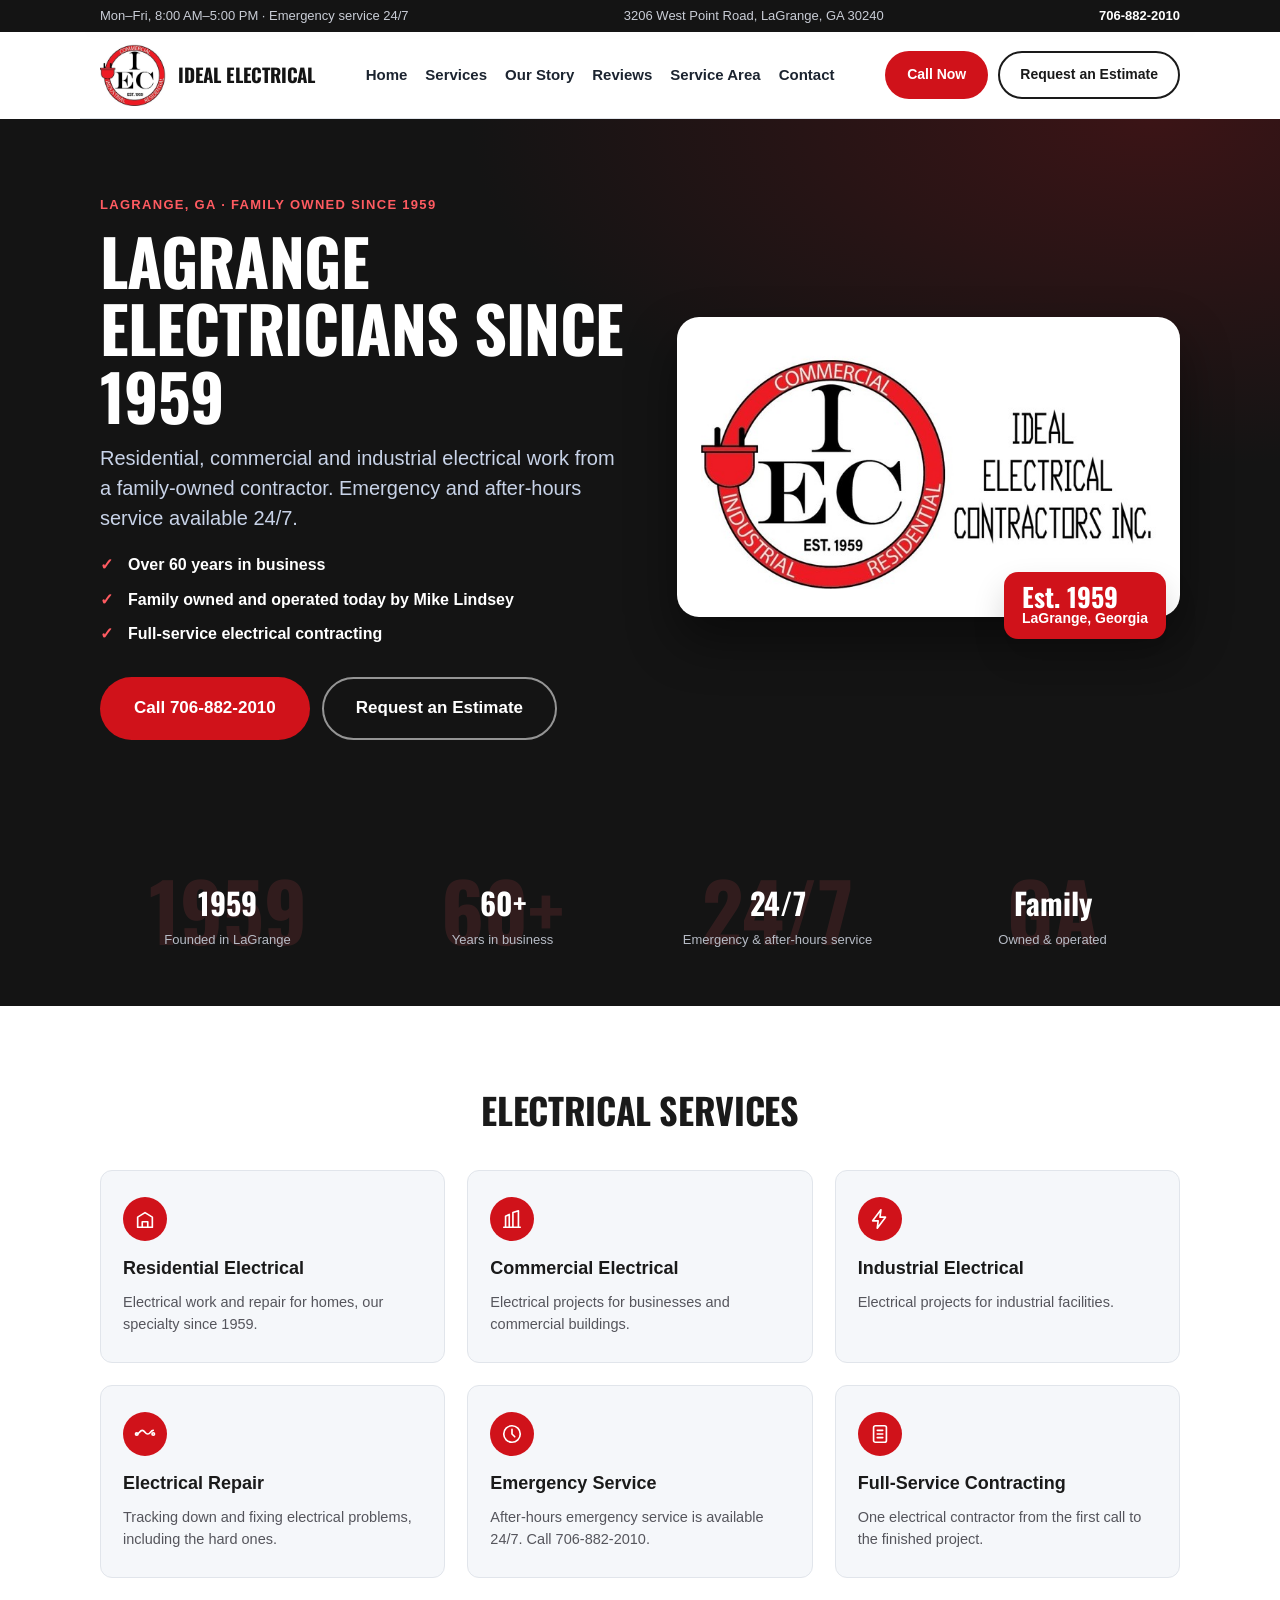
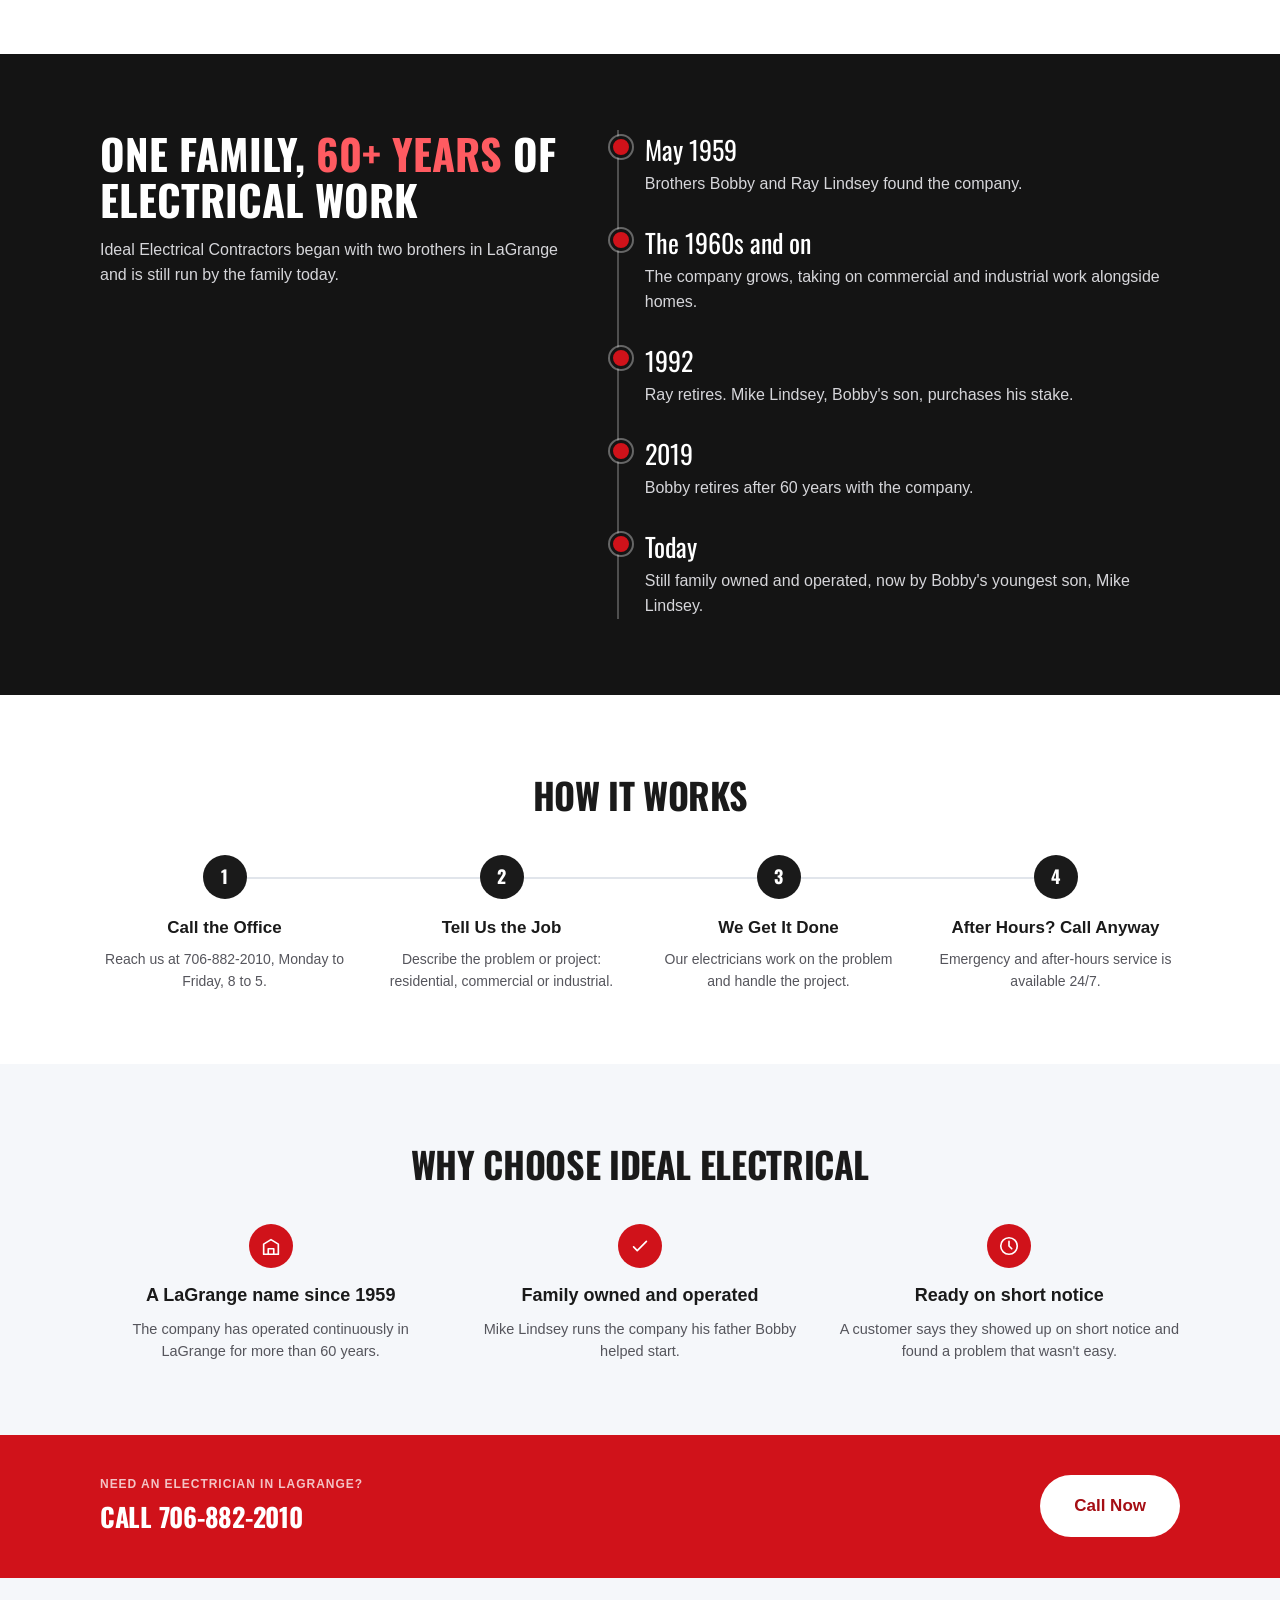
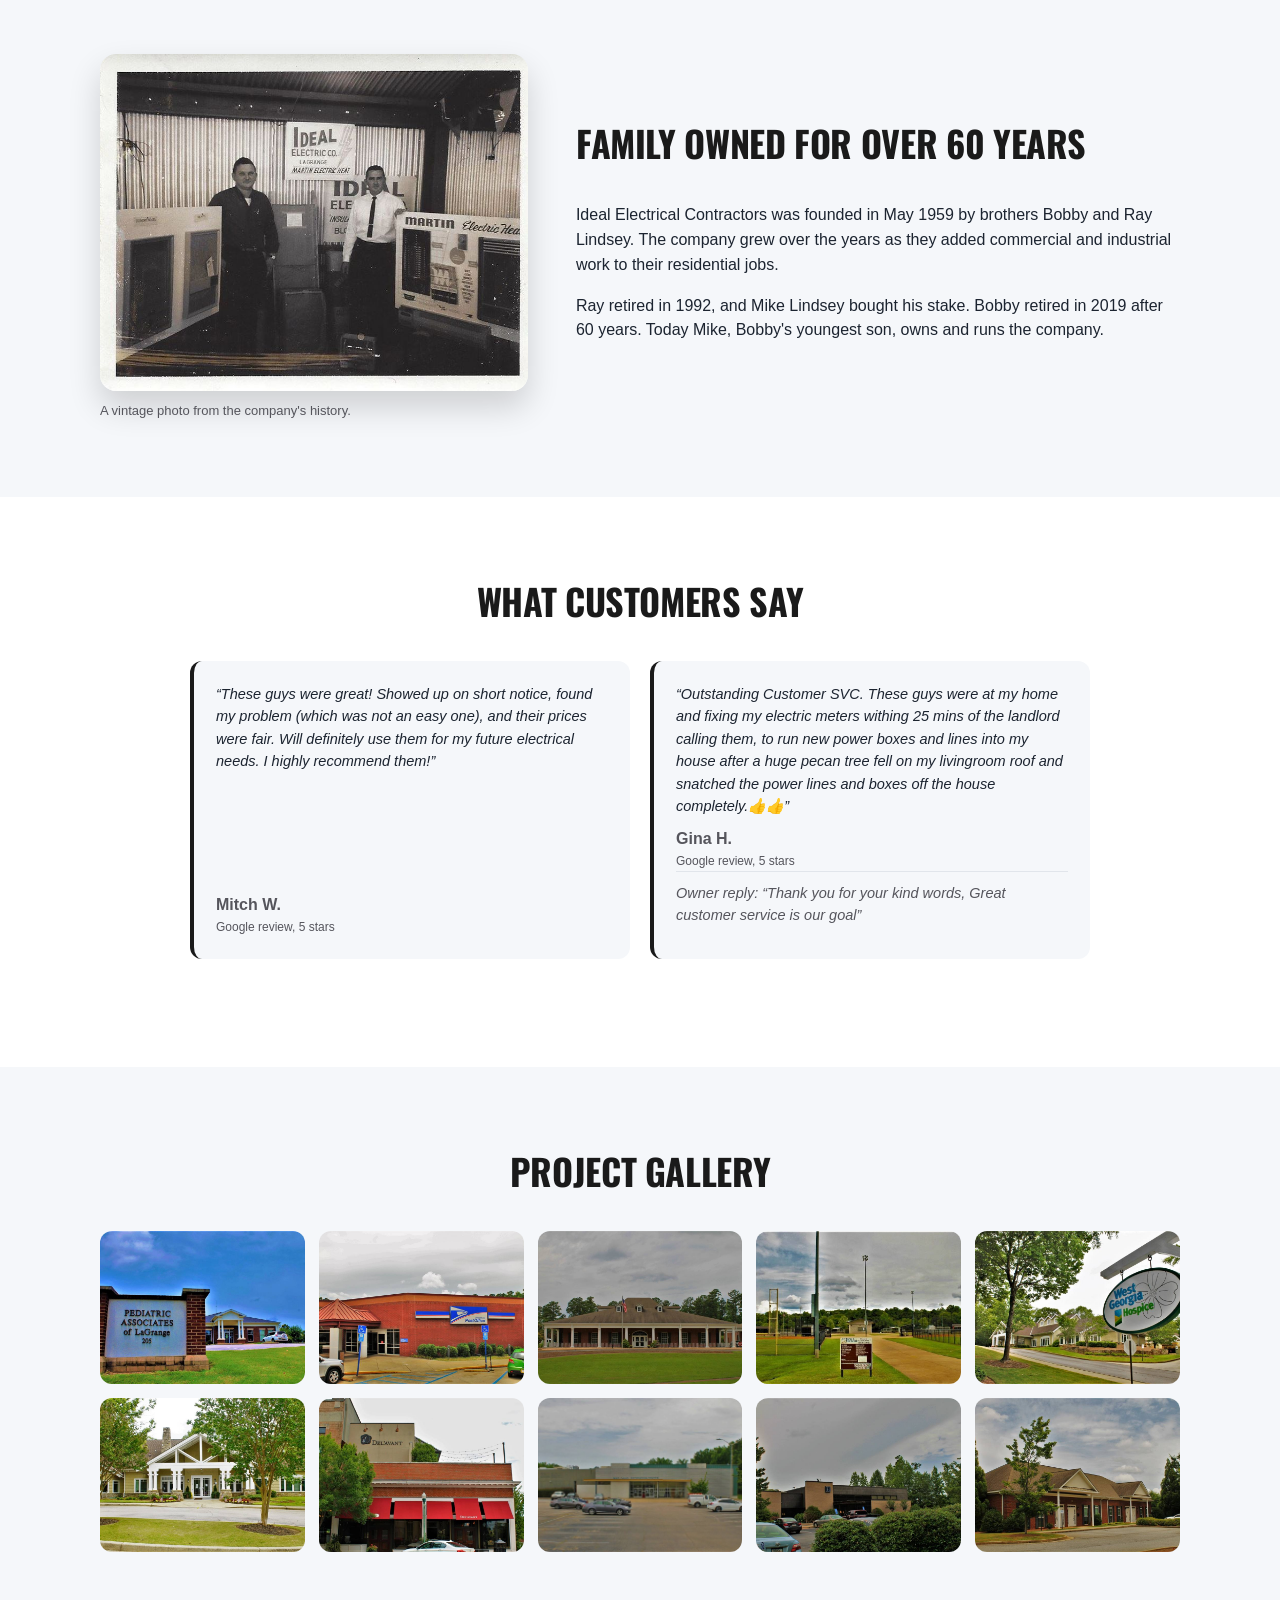
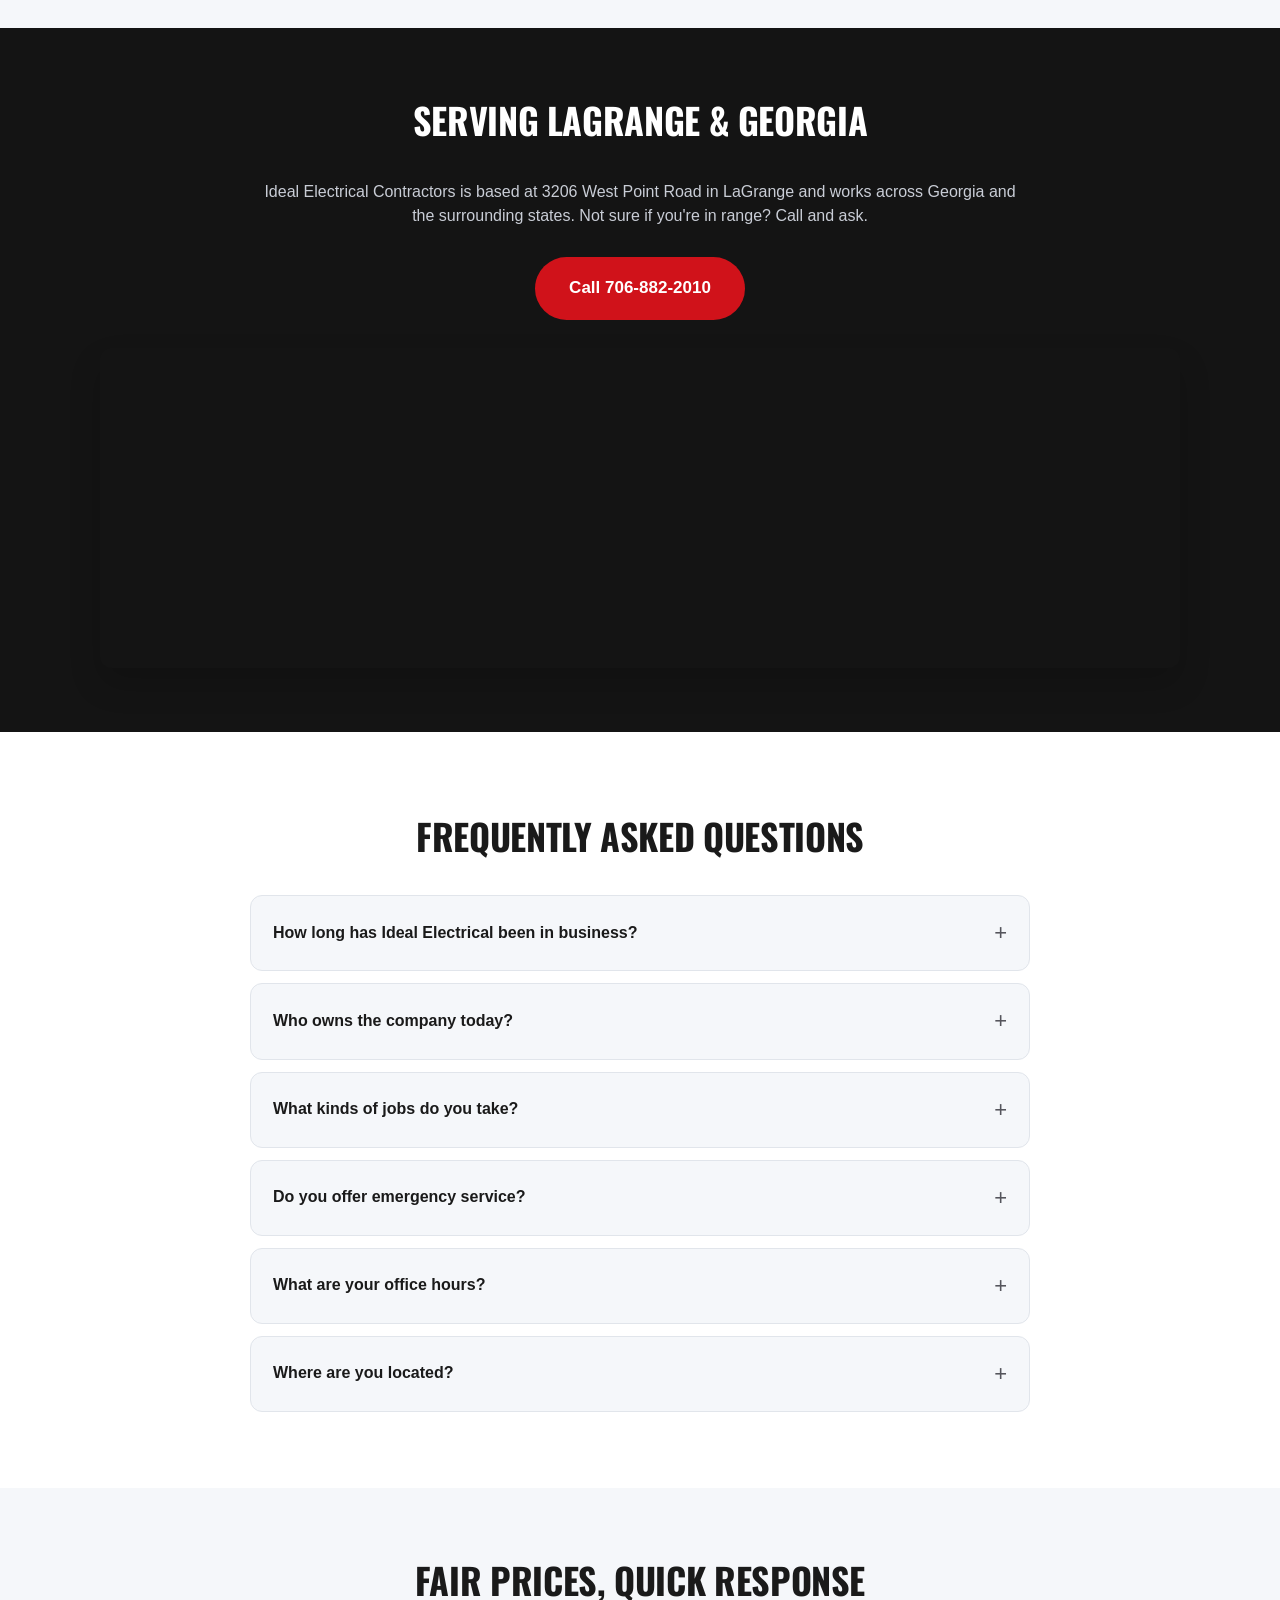
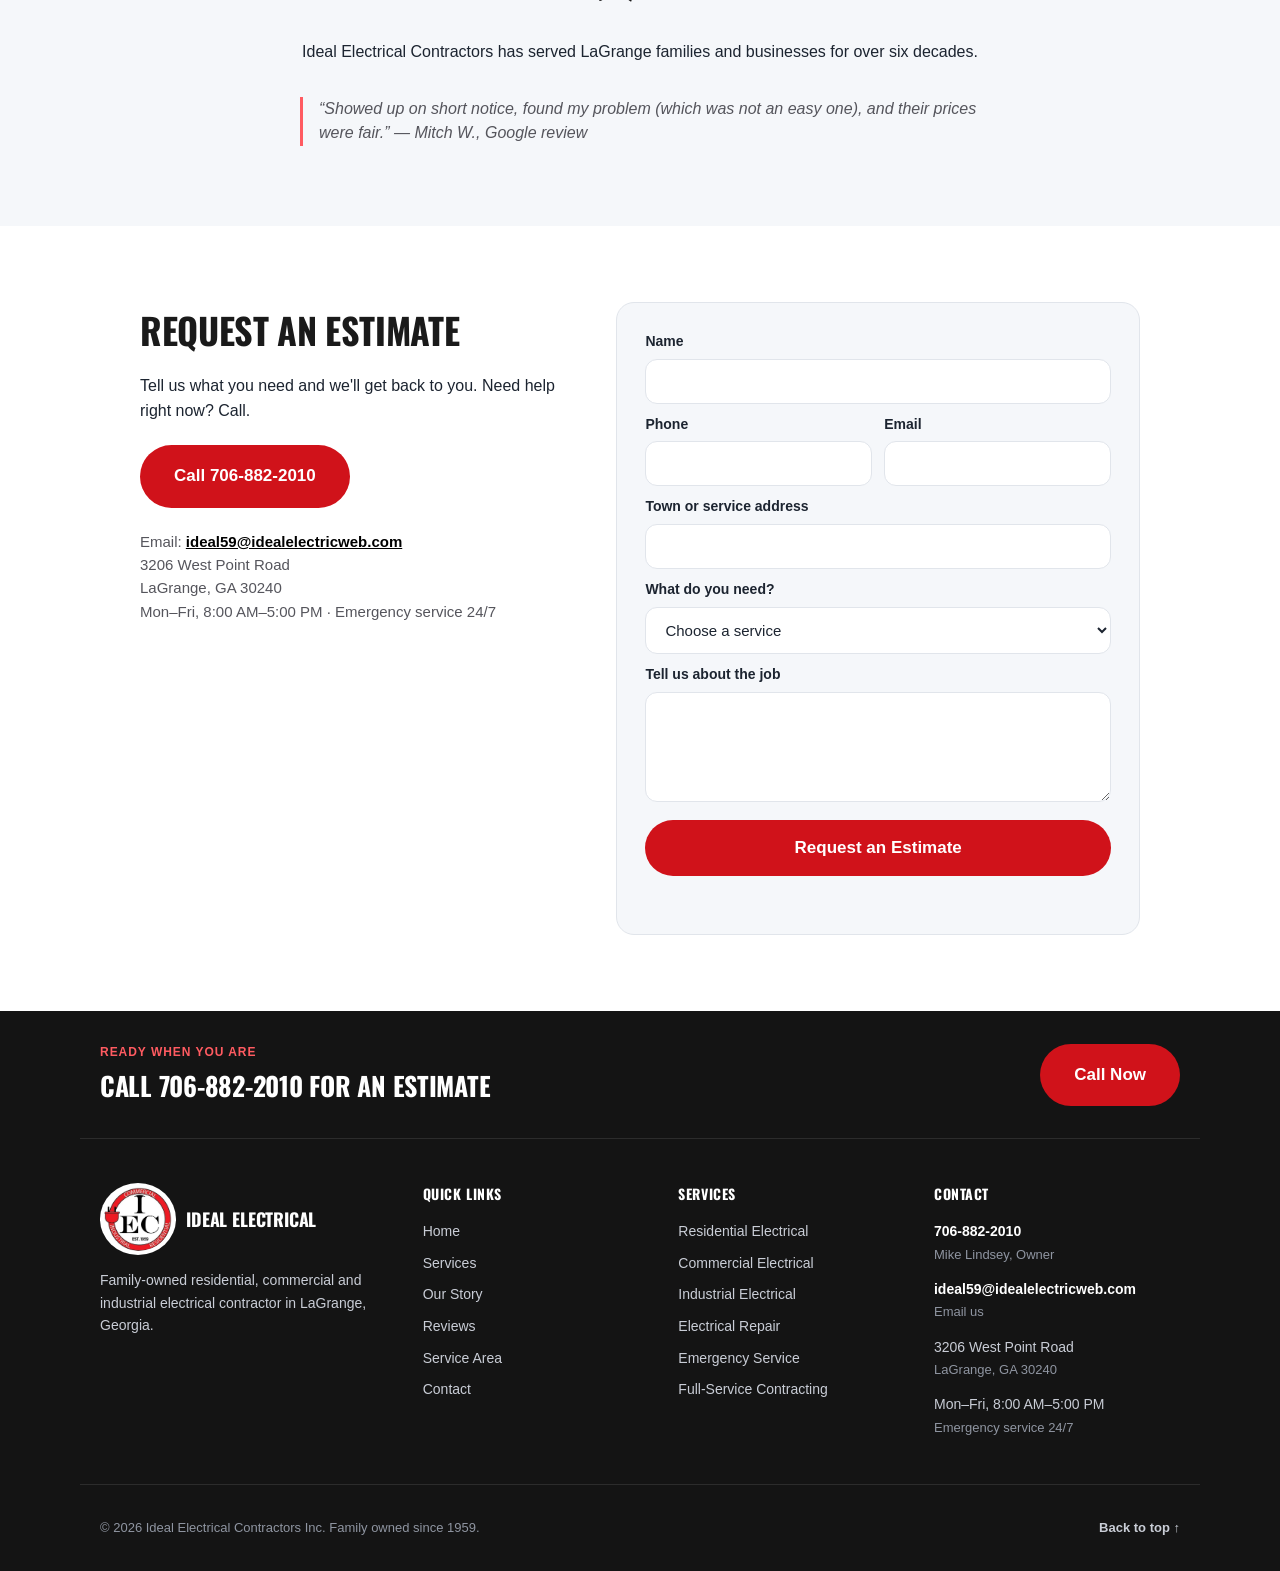
==== commit 9e96ce50: "Wire contact form and footer to the business email Co-Authored-By: Claude Sonnet 5 <noreply@anthropi" ====
--- a/index.src.html
+++ b/index.src.html
@@ -27,6 +27,7 @@
   "@type": "Electrician",
   "name": "Ideal Electrical Contractors Inc.",
   "telephone": "+1-706-882-2010",
+  "email": "ideal59@idealelectricweb.com",
   "foundingDate": "1959-05",
   "address": { "@type": "PostalAddress", "streetAddress": "3206 West Point Road", "addressLocality": "LaGrange", "addressRegion": "GA", "postalCode": "30240", "addressCountry": "US" },
   "openingHoursSpecification": [{ "@type": "OpeningHoursSpecification", "dayOfWeek": ["Monday","Tuesday","Wednesday","Thursday","Friday"], "opens": "08:00", "closes": "17:00" }],
@@ -361,10 +362,10 @@
         <div class="contact-actions">
           <a class="btn btn-primary btn-lg" href="tel:+17068822010">Call 706-882-2010</a>
         </div>
-        <p class="contact-lines">3206 West Point Road<br>LaGrange, GA 30240<br>Mon&ndash;Fri, 8:00 AM&ndash;5:00 PM &middot; Emergency service 24/7</p>
-      </div>
-      <!-- TODO before launch: set TO_EMAIL in the script below to the business's real intake email (none was published),
-           or point the form at a form service. Until then it shows a "call us" note instead of sending. -->
+        <p class="contact-lines">Email: <a href="mailto:ideal59@idealelectricweb.com">ideal59@idealelectricweb.com</a><br>3206 West Point Road<br>LaGrange, GA 30240<br>Mon&ndash;Fri, 8:00 AM&ndash;5:00 PM &middot; Emergency service 24/7</p>
+      </div>
+      <!-- The form opens the visitor's email app with a pre-filled message to the business.
+           TODO before launch: point it at a real form endpoint so leads arrive without the visitor's email app. -->
       <form class="contact-form reveal" id="estimate-form" aria-label="Request an estimate" novalidate>
         <label for="f-name">Name</label>
         <input id="f-name" type="text" name="name" autocomplete="name" required>
@@ -449,6 +450,10 @@
         <span class="muted">Mike Lindsey, Owner</span>
       </p>
       <p class="contact-line">
+        <a href="mailto:ideal59@idealelectricweb.com">ideal59@idealelectricweb.com</a>
+        <span class="muted">Email us</span>
+      </p>
+      <p class="contact-line">
         3206 West Point Road
         <span class="muted">LaGrange, GA 30240</span>
       </p>
@@ -512,8 +517,8 @@
     revealEls.forEach(function (el) { io.observe(el); });
   }
 
-  // Estimate form. TO_EMAIL is empty because no intake email was published for the business.
-  var TO_EMAIL = '';
+  // Estimate form: opens the visitor's email app with a pre-filled message to the business.
+  var TO_EMAIL = 'ideal59@idealelectricweb.com';
   var form = document.getElementById('estimate-form');
   var note = document.getElementById('form-note');
   form.addEventListener('submit', function (e) {
@@ -523,10 +528,6 @@
     if (missing.length || !f.email.checkValidity()) {
       note.textContent = 'Please add your name, phone number and a valid email so we can reach you.';
       (missing.length ? f[missing[0]] : f.email).focus();
-      return;
-    }
-    if (!TO_EMAIL) {
-      note.textContent = 'This form is not connected yet. Please call 706-882-2010.';
       return;
     }
     var lines = [
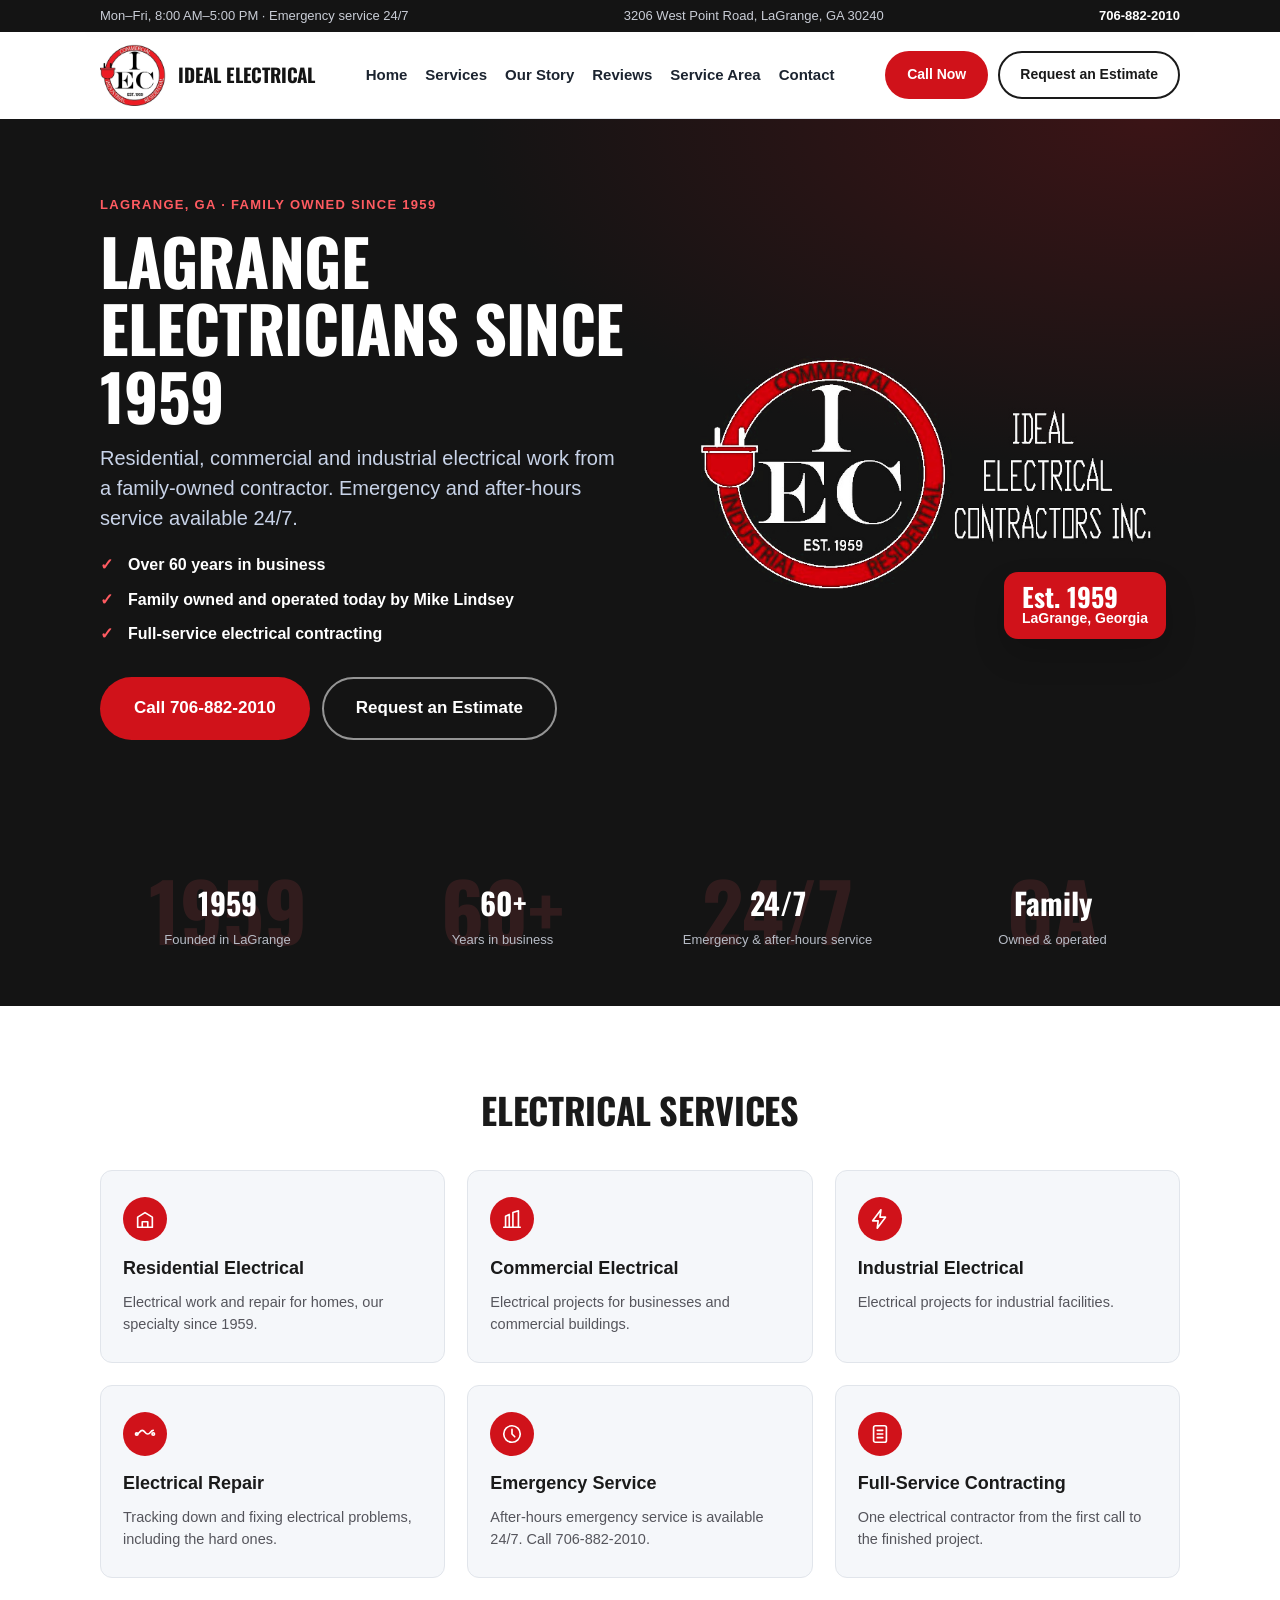
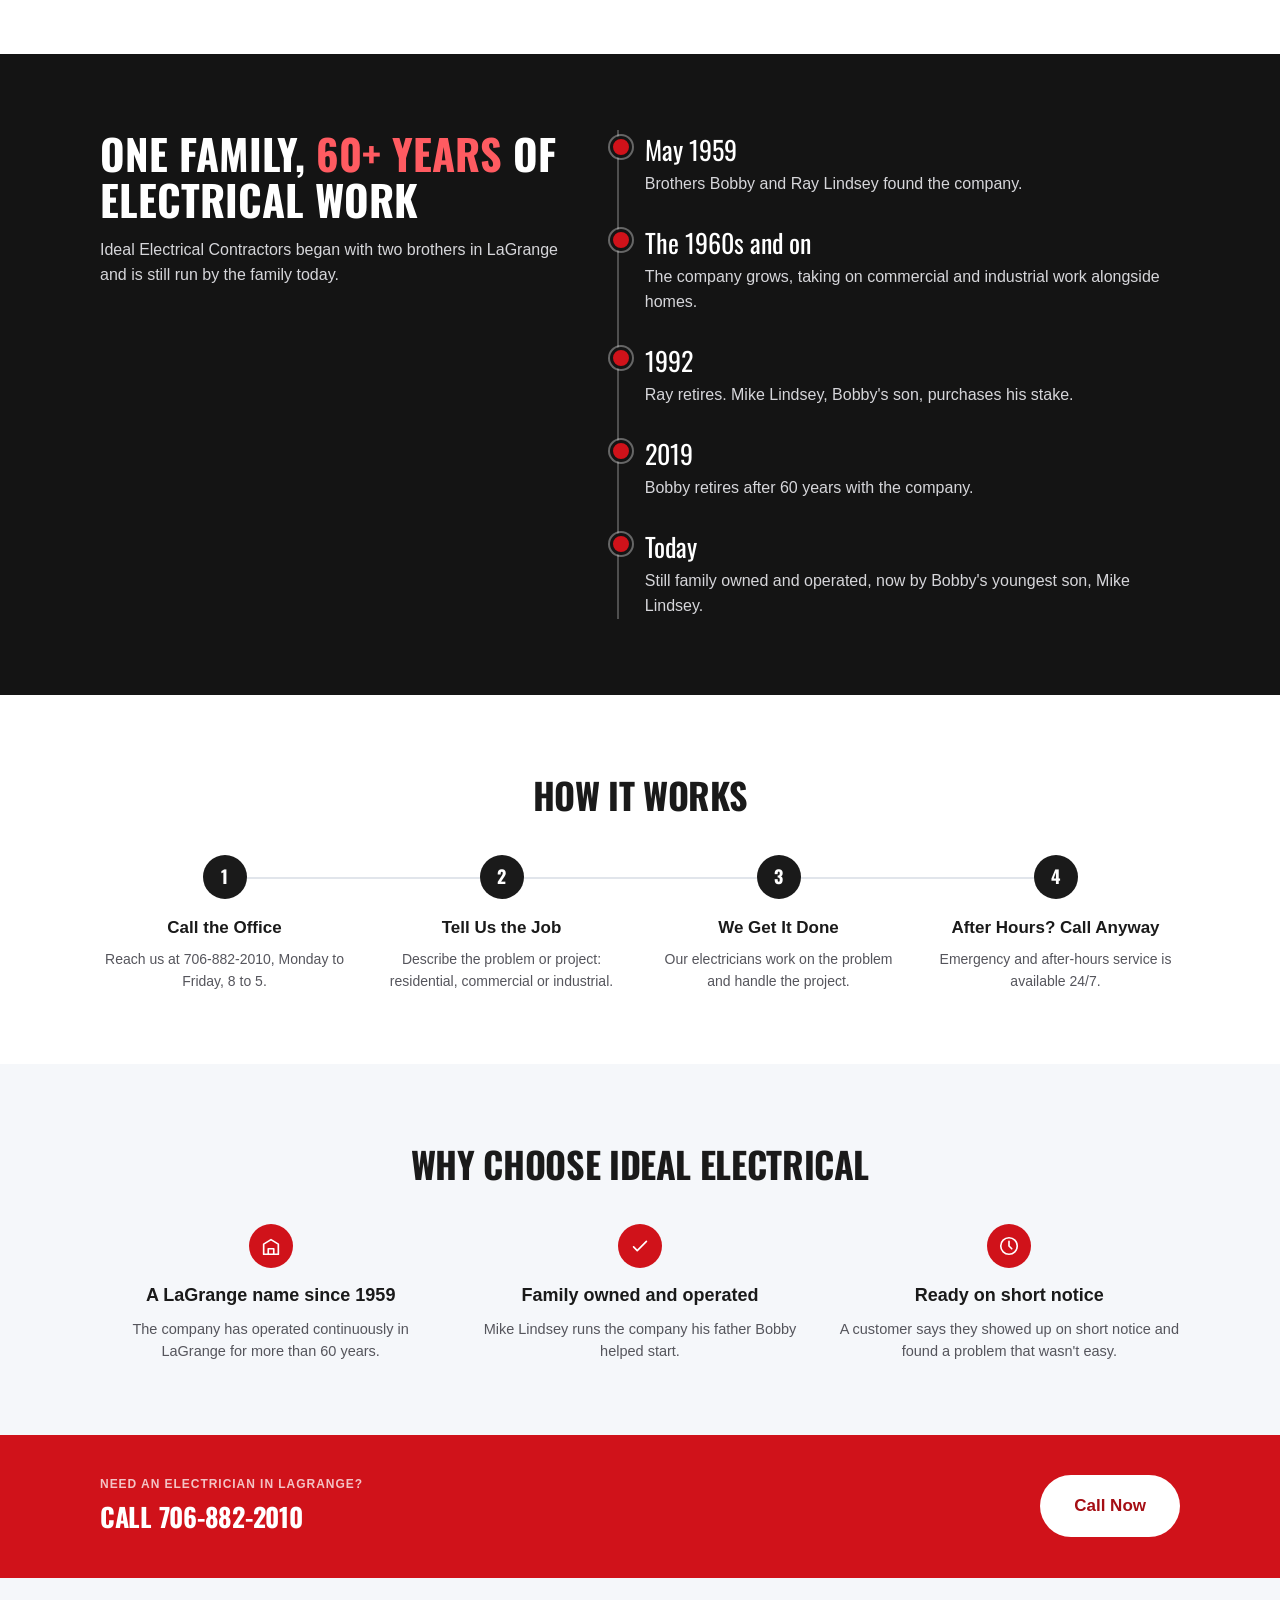
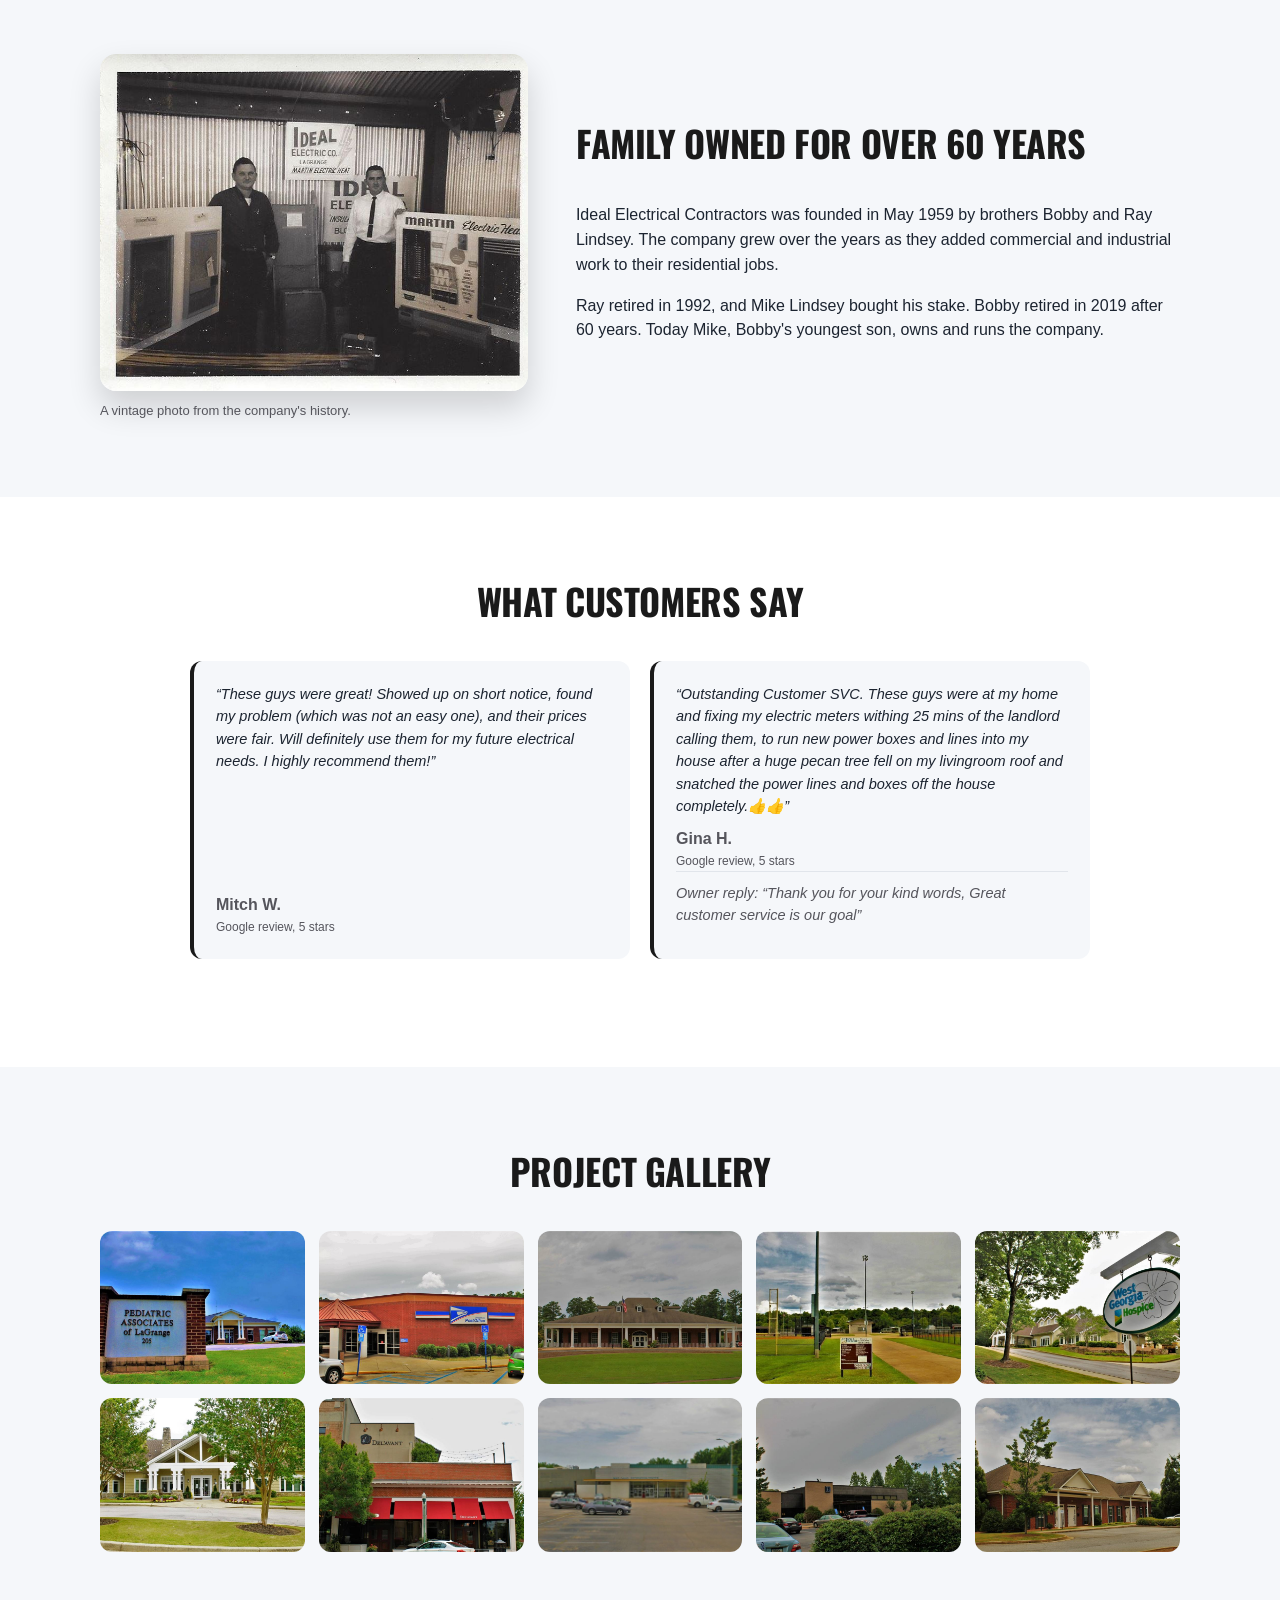
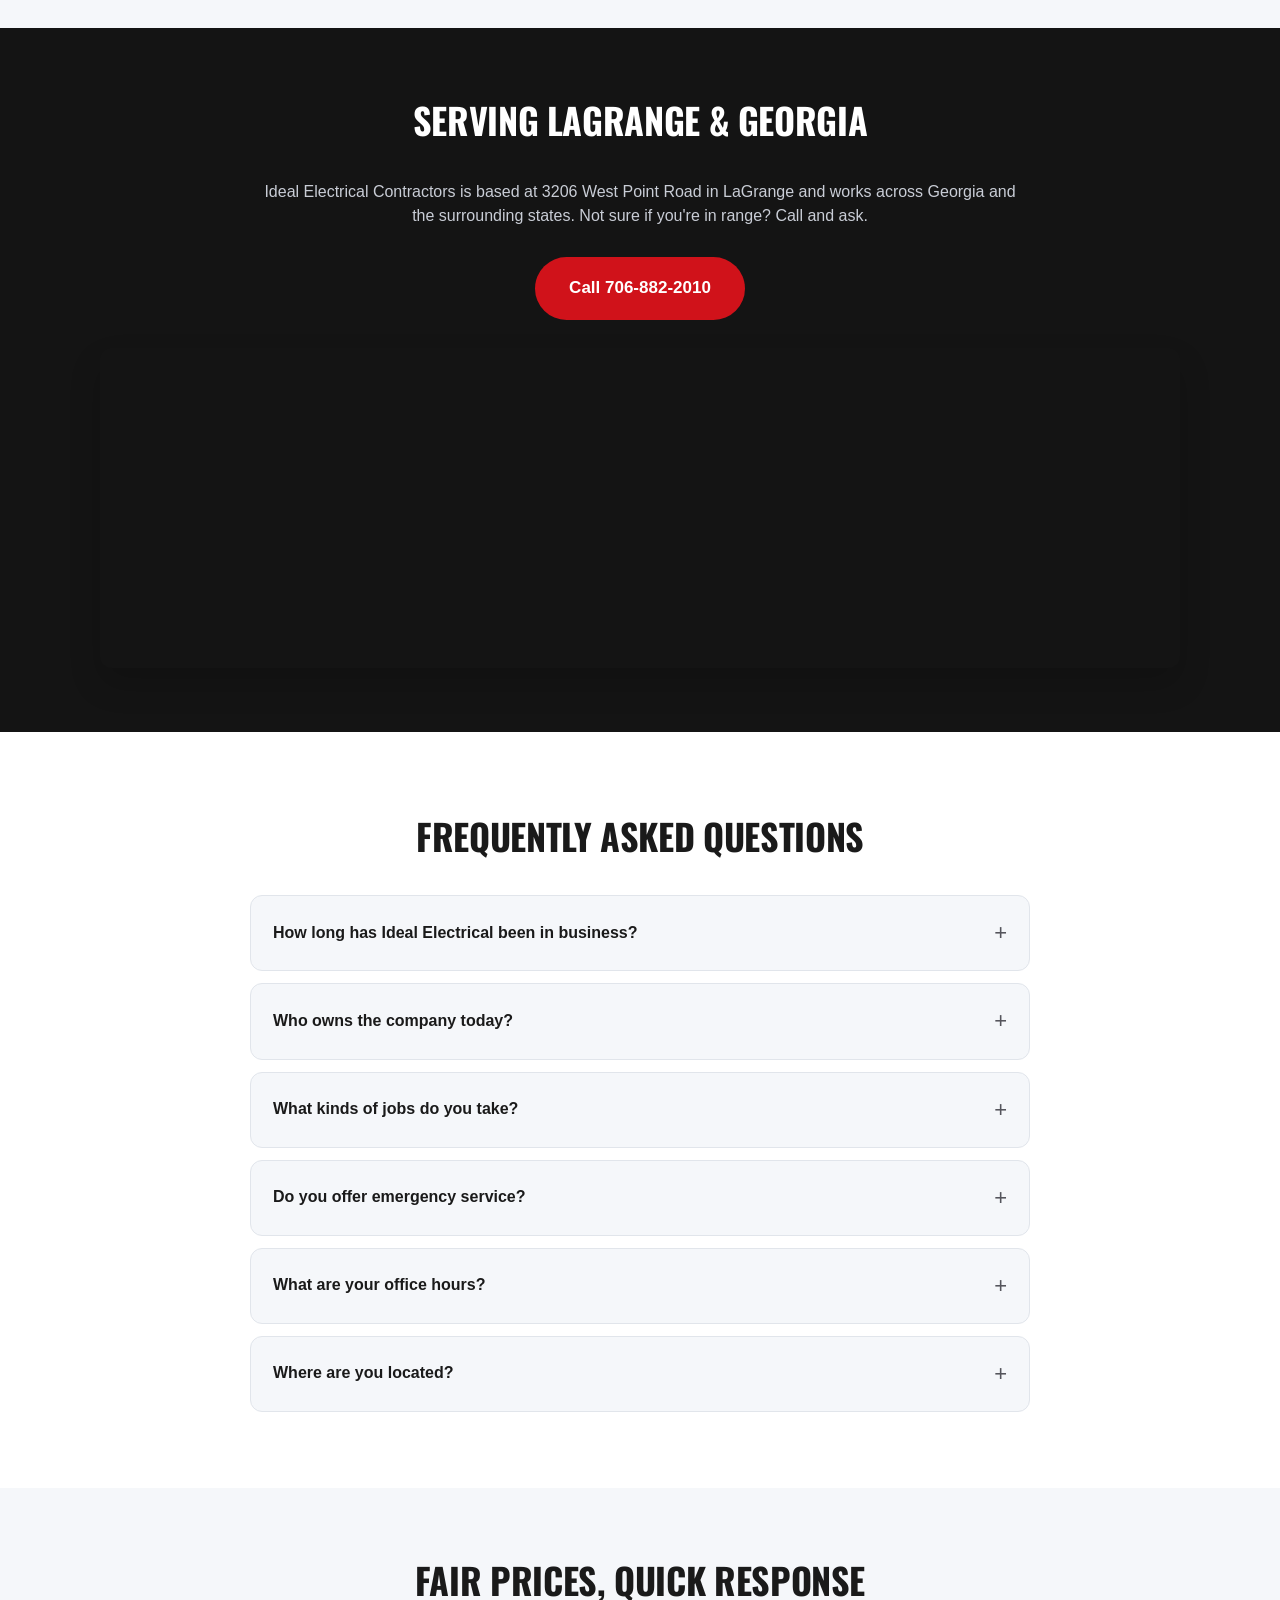
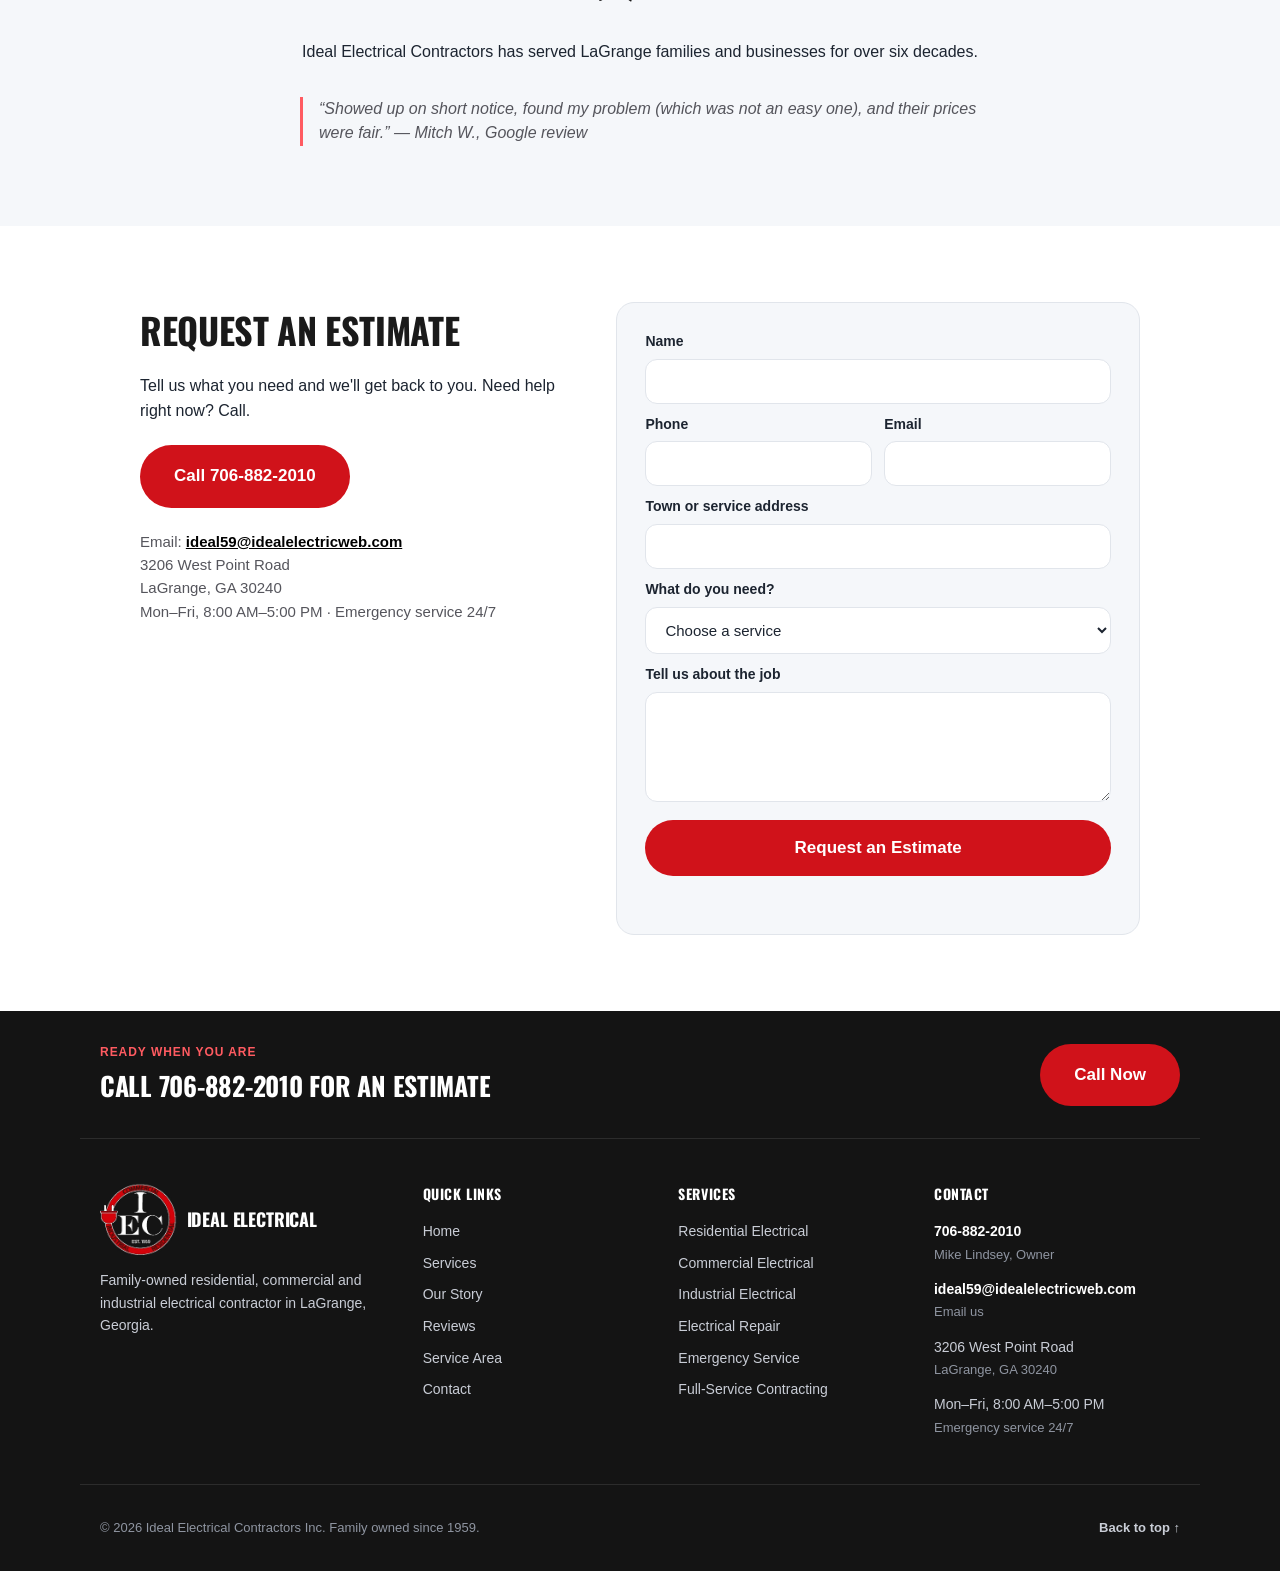
==== commit bf6db1f2: "Remove white background from the logo The logo images (emblem.jpg, logo-full.jpg) were JPGs with a s" ====
--- a/index.src.html
+++ b/index.src.html
@@ -54,7 +54,7 @@
   </div>
   <div class="wrap main-nav">
     <a class="logo" href="#main" aria-label="Ideal Electrical Contractors Inc., home">
-      <img src="assets/emblem.jpg" width="360" height="338" alt="">
+      <img src="assets/emblem.png" width="360" height="338" alt="">
       <span class="logo-text">Ideal Electrical<small>Contractors Inc. &middot; Est. 1959</small></span>
     </a>
     <nav aria-label="Primary">
@@ -110,7 +110,7 @@
       </div>
       <div class="hero-media">
         <div class="hero-card">
-          <img src="assets/logo-full.jpg" width="640" height="343" fetchpriority="high" alt="Ideal Electrical Contractors Inc. logo: a plug and red ring reading Commercial, Industrial, Residential, with IEC and Est. 1959">
+          <img src="assets/logo-full-onDark.png" width="640" height="343" fetchpriority="high" alt="Ideal Electrical Contractors Inc. logo: a plug and red ring reading Commercial, Industrial, Residential, with IEC and Est. 1959">
         </div>
         <div class="hero-badge"><span>Est. 1959</span>LaGrange, Georgia</div>
       </div>
@@ -413,7 +413,7 @@
   <div class="wrap footer-grid">
     <div class="footer-col footer-brand">
       <div class="footer-logo">
-        <img src="assets/emblem.jpg" width="360" height="338" alt="">
+        <img src="assets/emblem-onDark.png" width="360" height="338" alt="">
         <span class="logo-text">Ideal Electrical<small>Contractors Inc. &middot; Est. 1959</small></span>
       </div>
       <p>Family-owned residential, commercial and industrial electrical contractor in LaGrange, Georgia.</p>
--- a/styles.css
+++ b/styles.css
@@ -458,7 +458,7 @@
 .sticky-cta {
   display: none;
   position: fixed; bottom: 0; left: 0; right: 0; z-index: 60;
-  background: var(--color-primary); color: #fff; text-align: center;
+  background: var(--color-accent-dark); color: #fff; text-align: center;
   padding: 14px; font-weight: 800; text-decoration: none; font-size: 16px;
 }
 @media (max-width: 860px) { .sticky-cta { display: block; } body { padding-bottom: 54px; } }
@@ -615,7 +615,7 @@
 .hero { background: radial-gradient(1100px 560px at 90% 0%, #3b1416 0%, var(--color-ink) 62%); }
 .logo img { height: 84px; border-radius: 0; }
 .site-header.is-scrolled .logo img { height: 62px; }
-.footer-logo img { height: 96px; background: #fff; border-radius: 12px; padding: 6px 10px; }
+.footer-logo img { height: 96px; }
 .service-icon { background: var(--color-primary); }
 .services-more { max-width: 760px; }
 .speak-es { display: inline-block; margin-top: 4px; font-weight: 700; color: var(--color-accent); }
@@ -638,9 +638,9 @@
 .logo-text small { color: #55555c; }
 @media (max-width: 480px) { .logo-text { font-size: 16px; } }
 .footer-logo { display: flex; align-items: center; gap: 12px; }
-.footer-logo img { height: 72px; background: #fff; border-radius: 50%; padding: 4px; }
+.footer-logo img { height: 72px; }
 .footer-logo .logo-text { color: #fff; }
-.hero-card { background: #fff; border-radius: 22px; padding: 28px 24px; box-shadow: 0 24px 50px rgba(0,0,0,.45); }
+.hero-card { border-radius: 22px; padding: 28px 24px; }
 .hero-card img { width: 100%; height: auto; border-radius: 10px; }
 .timeline { list-style: none; margin: 0; padding: 0 0 0 26px; border-left: 2px solid rgba(255,255,255,.25); display: grid; gap: 26px; }
 .timeline li { position: relative; }
